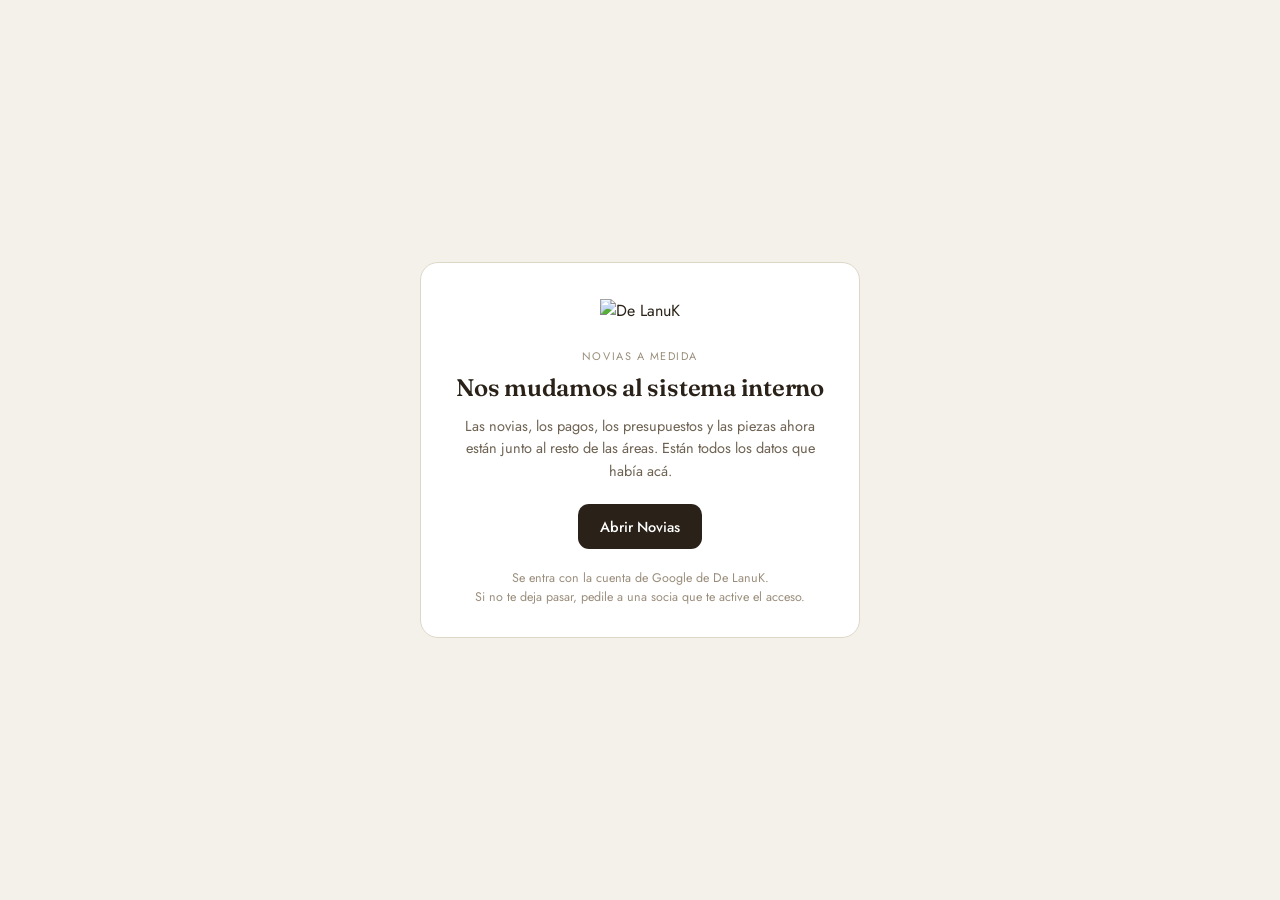
==== index.html @ 7d5f01f4 "Novias se mudó al sistema interno: cartel con el link nuevo; páginas originales en anterior/ Co-Auth" ====
<!DOCTYPE html>
<html lang="es">
<head>
<meta charset="UTF-8">
<meta name="viewport" content="width=device-width, initial-scale=1.0">
<meta name="robots" content="noindex">
<title>Novias · nos mudamos</title>
<link rel="preconnect" href="https://fonts.googleapis.com">
<link rel="preconnect" href="https://fonts.gstatic.com" crossorigin>
<link rel="stylesheet" href="https://fonts.googleapis.com/css2?family=Fraunces:opsz,wght@9..144,600&family=Jost:wght@400;500&display=swap">
<style>
*{box-sizing:border-box;margin:0;padding:0}
body{font-family:'Jost',-apple-system,BlinkMacSystemFont,'Segoe UI',sans-serif;background:#F4F1EA;color:#2A2218;min-height:100vh;display:flex;align-items:center;justify-content:center;padding:24px;-webkit-font-smoothing:antialiased}
.card{background:#fff;border:.5px solid #DED7C8;border-radius:18px;padding:36px 30px 30px;max-width:440px;width:100%;text-align:center}
img{height:24px;width:auto;margin-bottom:26px}
.lab{font-size:11px;letter-spacing:.14em;text-transform:uppercase;color:#9A8E7C;margin-bottom:10px}
h1{font-family:'Fraunces',Georgia,serif;font-size:24px;font-weight:600;letter-spacing:-.01em;line-height:1.2;margin-bottom:12px}
p{font-size:14.5px;line-height:1.55;color:#6E6353;margin-bottom:22px}
a.btn{display:inline-block;background:#2A2218;color:#fff;text-decoration:none;font-size:14.5px;font-weight:500;padding:12px 22px;border-radius:11px}
a.btn:hover{background:#3B3125}
.pie{font-size:12.5px;color:#9A8E7C;margin:20px 0 0;line-height:1.5}
</style>
</head>
<body>
  <div class="card">
    <img src="https://delanuk-calendarios.pages.dev/img/delanuk-wordmark.png" alt="De LanuK">
    <div class="lab">Novias a medida</div>
    <h1>Nos mudamos al sistema interno</h1>
    <p>Las novias, los pagos, los presupuestos y las piezas ahora están junto al resto de las áreas. Están todos los datos que había acá.</p>
    <a class="btn" href="https://delanuk-calendarios.pages.dev/novias/">Abrir Novias</a>
    <p class="pie">Se entra con la cuenta de Google de De LanuK.<br>Si no te deja pasar, pedile a una socia que te active el acceso.</p>
  </div>
<script>
// Limpia la versión guardada de la app anterior para que no vuelva a aparecer
if ('serviceWorker' in navigator) navigator.serviceWorker.getRegistrations().then(function (rs) { rs.forEach(function (r) { r.unregister(); }); }).catch(function () {});
if (window.caches) caches.keys().then(function (ks) { ks.forEach(function (k) { caches.delete(k); }); }).catch(function () {});
</script>
</body>
</html>
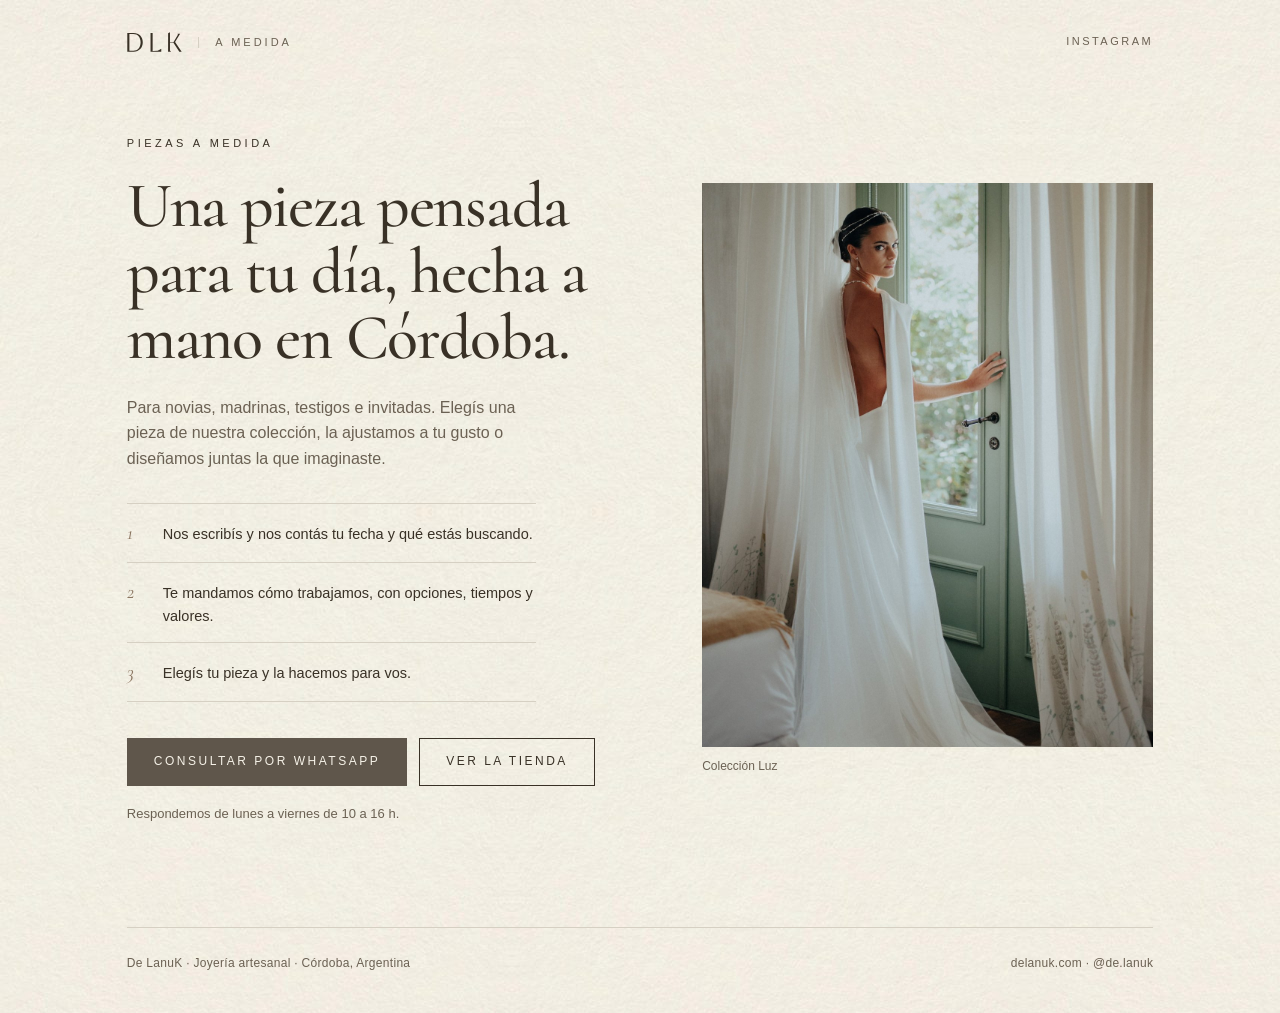
==== commit ab74c568: "Sitio de Piezas a medida (amedida.delanuk.com); se retiran los archivos de la app vieja Co-Authored-" ====
--- a/index.html
+++ b/index.html
@@ -1,39 +1,88 @@
-<!DOCTYPE html>
+<!doctype html>
 <html lang="es">
 <head>
-<meta charset="UTF-8">
-<meta name="viewport" content="width=device-width, initial-scale=1.0">
-<meta name="robots" content="noindex">
-<title>Novias · nos mudamos</title>
+<meta charset="utf-8">
+<meta name="viewport" content="width=device-width, initial-scale=1">
+<title>Piezas a medida · De LanuK</title>
+<meta name="description" content="Joyería artesanal a medida, hecha en Córdoba. Para novias, madrinas, testigos e invitadas. Escribinos y te contamos cómo trabajamos.">
+<meta property="og:title" content="Piezas a medida · De LanuK">
+<meta property="og:description" content="Joyería artesanal a medida, hecha en Córdoba. Escribinos y te contamos cómo trabajamos.">
+<meta property="og:type" content="website">
+<meta property="og:image" content="https://amedida.delanuk.com/portada/foto.jpg">
 <link rel="preconnect" href="https://fonts.googleapis.com">
 <link rel="preconnect" href="https://fonts.gstatic.com" crossorigin>
-<link rel="stylesheet" href="https://fonts.googleapis.com/css2?family=Fraunces:opsz,wght@9..144,600&family=Jost:wght@400;500&display=swap">
+<link rel="stylesheet" href="https://fonts.googleapis.com/css2?family=Cormorant:ital,wght@0,400;0,500;0,600;1,400&display=swap">
 <style>
-*{box-sizing:border-box;margin:0;padding:0}
-body{font-family:'Jost',-apple-system,BlinkMacSystemFont,'Segoe UI',sans-serif;background:#F4F1EA;color:#2A2218;min-height:100vh;display:flex;align-items:center;justify-content:center;padding:24px;-webkit-font-smoothing:antialiased}
-.card{background:#fff;border:.5px solid #DED7C8;border-radius:18px;padding:36px 30px 30px;max-width:440px;width:100%;text-align:center}
-img{height:24px;width:auto;margin-bottom:26px}
-.lab{font-size:11px;letter-spacing:.14em;text-transform:uppercase;color:#9A8E7C;margin-bottom:10px}
-h1{font-family:'Fraunces',Georgia,serif;font-size:24px;font-weight:600;letter-spacing:-.01em;line-height:1.2;margin-bottom:12px}
-p{font-size:14.5px;line-height:1.55;color:#6E6353;margin-bottom:22px}
-a.btn{display:inline-block;background:#2A2218;color:#fff;text-decoration:none;font-size:14.5px;font-weight:500;padding:12px 22px;border-radius:11px}
-a.btn:hover{background:#3B3125}
-.pie{font-size:12.5px;color:#9A8E7C;margin:20px 0 0;line-height:1.5}
+*{box-sizing:border-box}
+html,body{margin:0}
+body{background:#F1EDE2 url(portada/papel.jpg) repeat;background-size:1024px 1024px;color:#393126;font-family:'Helvetica Neue',Helvetica,Arial,sans-serif;font-weight:300;line-height:1.6;-webkit-font-smoothing:antialiased}
+a{color:inherit}
+.wrap{max-width:1180px;margin:0 auto;padding:0 clamp(24px,6vw,104px)}
+header{display:flex;align-items:center;justify-content:space-between;gap:16px;padding:32px 0}
+.marca{display:flex;align-items:center;gap:16px;text-decoration:none}
+.marca img{height:20px;width:auto;display:block}
+.marca span{font-size:11px;letter-spacing:3px;text-transform:uppercase;color:#6B6153;padding-left:16px;border-left:1px solid #D6D0C3;line-height:1}
+.ig{font-size:11px;letter-spacing:2.5px;text-transform:uppercase;color:#6B6153;text-decoration:none}
+.ig:hover{color:#393126}
+main{display:grid;grid-template-columns:minmax(0,1.05fr) minmax(0,.95fr);gap:clamp(32px,6vw,96px);align-items:center;padding:clamp(16px,4vw,56px) 0 clamp(56px,8vw,112px)}
+.kicker{font-size:11px;letter-spacing:3.5px;text-transform:uppercase;font-weight:500;margin:0 0 20px}
+h1{margin:0;font-family:Cormorant,Georgia,serif;font-weight:500;font-size:clamp(38px,5.2vw,64px);line-height:1.03;letter-spacing:-.02em;text-wrap:balance}
+.amp{font-family:Cormorant,Georgia,serif;font-weight:500;font-size:.82em}
+.bajada{margin:24px 0 0;font-size:16px;color:#6B6153;max-width:46ch;text-wrap:pretty}
+.pasos{list-style:none;margin:32px 0 0;padding:0;border-top:1px solid #D6D0C3;max-width:46ch}
+.pasos li{display:grid;grid-template-columns:36px minmax(0,1fr);align-items:baseline;padding:13px 0;border-bottom:1px solid #D6D0C3;font-size:14.5px}
+.pasos b{font-family:Cormorant,Georgia,serif;font-style:italic;font-weight:400;font-size:20px;color:#8A7560}
+.acciones{display:flex;flex-wrap:wrap;gap:12px;margin-top:36px}
+.btn{display:inline-flex;align-items:center;justify-content:center;min-height:48px;padding:0 26px;font-size:12px;letter-spacing:2.5px;text-transform:uppercase;font-weight:500;text-decoration:none;border:1px solid #393126;transition:background .2s,color .2s}
+.btn-1{background:#5F564B;border-color:#5F564B;color:#F6F2E8}
+.btn-1:hover{background:#393126;border-color:#393126}
+.btn-2:hover{background:#393126;color:#F6F2E8}
+.nota{margin:18px 0 0;font-size:13px;color:#6B6153}
+figure{margin:0}
+figure img{display:block;width:100%;height:auto;aspect-ratio:4/5;object-fit:cover;object-position:50% 30%}
+figcaption{margin-top:10px;font-size:12px;color:#6B6153}
+footer{border-top:1px solid #D6D0C3;padding:26px 0 40px;font-size:12px;letter-spacing:.3px;color:#6B6153;display:flex;flex-wrap:wrap;gap:8px 24px;justify-content:space-between}
+footer a{text-decoration:none}
+footer a:hover{color:#393126}
+@media (max-width:820px){
+  header{padding:22px 0}
+  main{grid-template-columns:1fr;padding-top:8px}
+  figure{order:2}
+  .acciones .btn{flex:1 1 100%}
+}
 </style>
 </head>
 <body>
-  <div class="card">
-    <img src="https://delanuk-calendarios.pages.dev/img/delanuk-wordmark.png" alt="De LanuK">
-    <div class="lab">Novias a medida</div>
-    <h1>Nos mudamos al sistema interno</h1>
-    <p>Las novias, los pagos, los presupuestos y las piezas ahora están junto al resto de las áreas. Están todos los datos que había acá.</p>
-    <a class="btn" href="https://delanuk-calendarios.pages.dev/novias/">Abrir Novias</a>
-    <p class="pie">Se entra con la cuenta de Google de De LanuK.<br>Si no te deja pasar, pedile a una socia que te active el acceso.</p>
+<div class="wrap">
+<header>
+  <a class="marca" href="https://delanuk.com/?utm_source=amedida&utm_medium=referral" aria-label="De LanuK, ir a la tienda"><img src="portada/dlk.svg" alt="DLK"><span>A medida</span></a>
+  <a class="ig" href="https://instagram.com/de.lanuk">Instagram</a>
+</header>
+<main>
+  <div>
+    <p class="kicker">Piezas a medida</p>
+    <h1>Una pieza pensada para tu día, hecha a mano en Córdoba.</h1>
+    <p class="bajada">Para novias, madrinas, testigos e invitadas. Elegís una pieza de nuestra colección, la ajustamos a tu gusto o diseñamos juntas la que imaginaste.</p>
+    <ol class="pasos">
+      <li><b>1</b><span>Nos escribís y nos contás tu fecha y qué estás buscando.</span></li>
+      <li><b>2</b><span>Te mandamos cómo trabajamos, con opciones, tiempos y valores.</span></li>
+      <li><b>3</b><span>Elegís tu pieza y la hacemos para vos.</span></li>
+    </ol>
+    <div class="acciones">
+      <a class="btn btn-1" href="https://wa.me/5493518131088?text=Hola%21%20Quiero%20saber%20c%C3%B3mo%20trabajan%20las%20piezas%20a%20medida.%20Mi%20fecha%20es%20el%20(fecha)%20y%20busco%20(pieza).">Consultar por WhatsApp</a>
+      <a class="btn btn-2" href="https://delanuk.com/?utm_source=amedida&utm_medium=referral">Ver la tienda</a>
+    </div>
+    <p class="nota">Respondemos de lunes a viernes de 10 a 16 h.</p>
   </div>
-<script>
-// Limpia la versión guardada de la app anterior para que no vuelva a aparecer
-if ('serviceWorker' in navigator) navigator.serviceWorker.getRegistrations().then(function (rs) { rs.forEach(function (r) { r.unregister(); }); }).catch(function () {});
-if (window.caches) caches.keys().then(function (ks) { ks.forEach(function (k) { caches.delete(k); }); }).catch(function () {});
-</script>
+  <figure>
+    <img src="portada/foto.jpg" alt="Novia de espaldas con tocado de perlas y aros, mirando a cámara" width="900" height="1125">
+    <figcaption>Colección Luz</figcaption>
+  </figure>
+</main>
+<footer>
+  <span>De LanuK · Joyería artesanal · Córdoba, Argentina</span>
+  <span><a href="https://delanuk.com/?utm_source=amedida&utm_medium=referral">delanuk.com</a> · <a href="https://instagram.com/de.lanuk">@de.lanuk</a></span>
+</footer>
+</div>
 </body>
 </html>
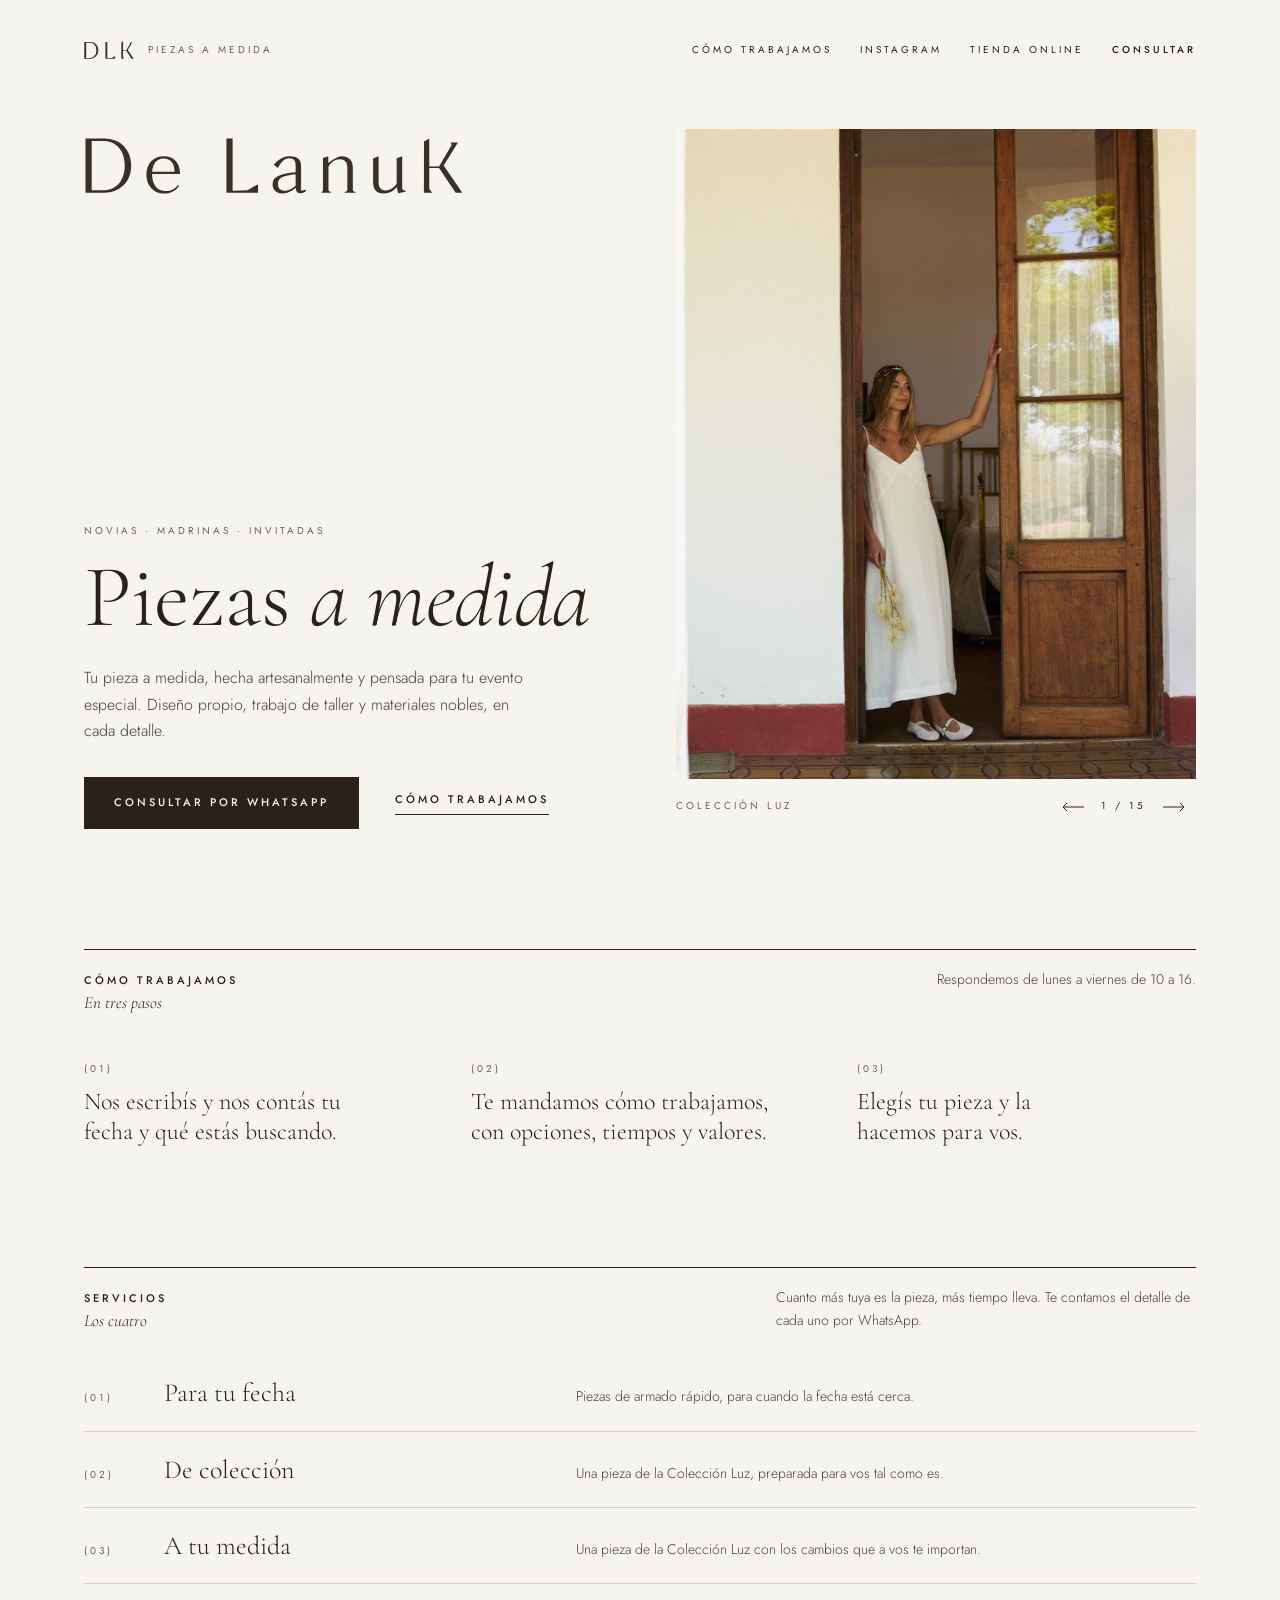
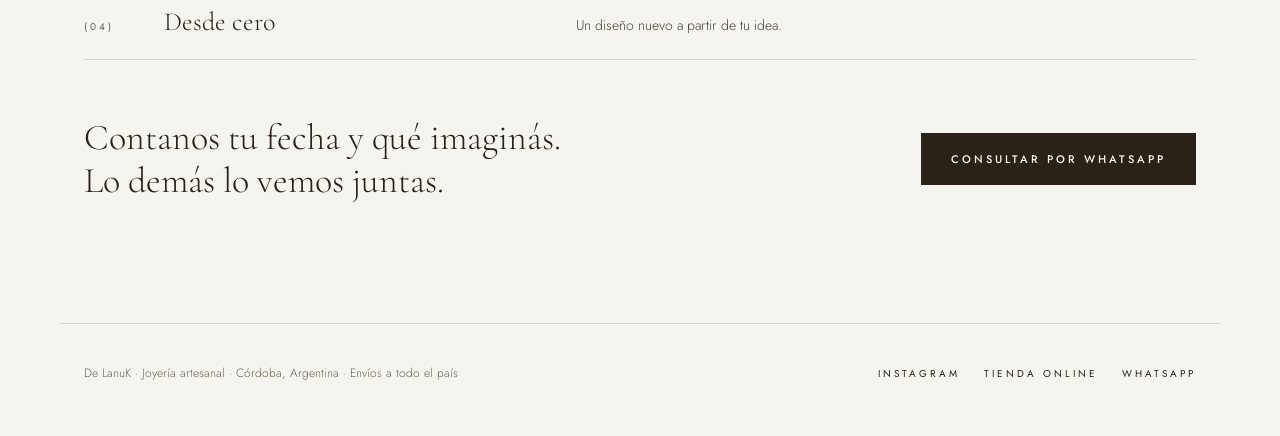
==== commit 998b6d3b: "Portada pública con el diseño editorial nuevo y fotos de la Colección Luz que van pasando Co-Authore" ====
--- a/index.html
+++ b/index.html
@@ -1,5 +1,5 @@
 <!doctype html>
-<html lang="es">
+<html lang="es" data-pagina="portada">
 <head>
 <meta charset="utf-8">
 <meta name="viewport" content="width=device-width, initial-scale=1">
@@ -8,81 +8,210 @@
 <meta property="og:title" content="Piezas a medida · De LanuK">
 <meta property="og:description" content="Joyería artesanal a medida, hecha en Córdoba. Escribinos y te contamos cómo trabajamos.">
 <meta property="og:type" content="website">
-<meta property="og:image" content="https://amedida.delanuk.com/portada/foto.jpg">
+<meta property="og:site_name" content="De LanuK">
+<meta property="og:locale" content="es_AR">
+<meta property="og:url" content="https://amedida.delanuk.com/">
+<meta property="og:image" content="https://amedida.delanuk.com/v-yjnsfsrre/img/og.jpg">
+<meta property="og:image:width" content="1200">
+<meta property="og:image:height" content="630">
+<meta name="twitter:card" content="summary_large_image">
+<meta name="theme-color" content="#F6F4EE">
+<link rel="icon" type="image/svg+xml" href="/portada/dlk.svg">
 <link rel="preconnect" href="https://fonts.googleapis.com">
 <link rel="preconnect" href="https://fonts.gstatic.com" crossorigin>
-<link rel="stylesheet" href="https://fonts.googleapis.com/css2?family=Cormorant:ital,wght@0,400;0,500;0,600;1,400&display=swap">
+<link rel="stylesheet" href="https://fonts.googleapis.com/css2?family=Cormorant+Garamond:ital,wght@0,300;0,400;0,500;1,300;1,400&amp;family=Jost:wght@300;400;500&amp;display=swap">
+<link rel="preload" as="image" href="portada/puerta.jpg">
 <style>
 *{box-sizing:border-box}
-html,body{margin:0}
-body{background:#F1EDE2 url(portada/papel.jpg) repeat;background-size:1024px 1024px;color:#393126;font-family:'Helvetica Neue',Helvetica,Arial,sans-serif;font-weight:300;line-height:1.6;-webkit-font-smoothing:antialiased}
-a{color:inherit}
-.wrap{max-width:1180px;margin:0 auto;padding:0 clamp(24px,6vw,104px)}
-header{display:flex;align-items:center;justify-content:space-between;gap:16px;padding:32px 0}
-.marca{display:flex;align-items:center;gap:16px;text-decoration:none}
-.marca img{height:20px;width:auto;display:block}
-.marca span{font-size:11px;letter-spacing:3px;text-transform:uppercase;color:#6B6153;padding-left:16px;border-left:1px solid #D6D0C3;line-height:1}
-.ig{font-size:11px;letter-spacing:2.5px;text-transform:uppercase;color:#6B6153;text-decoration:none}
-.ig:hover{color:#393126}
-main{display:grid;grid-template-columns:minmax(0,1.05fr) minmax(0,.95fr);gap:clamp(32px,6vw,96px);align-items:center;padding:clamp(16px,4vw,56px) 0 clamp(56px,8vw,112px)}
-.kicker{font-size:11px;letter-spacing:3.5px;text-transform:uppercase;font-weight:500;margin:0 0 20px}
-h1{margin:0;font-family:Cormorant,Georgia,serif;font-weight:500;font-size:clamp(38px,5.2vw,64px);line-height:1.03;letter-spacing:-.02em;text-wrap:balance}
-.amp{font-family:Cormorant,Georgia,serif;font-weight:500;font-size:.82em}
-.bajada{margin:24px 0 0;font-size:16px;color:#6B6153;max-width:46ch;text-wrap:pretty}
-.pasos{list-style:none;margin:32px 0 0;padding:0;border-top:1px solid #D6D0C3;max-width:46ch}
-.pasos li{display:grid;grid-template-columns:36px minmax(0,1fr);align-items:baseline;padding:13px 0;border-bottom:1px solid #D6D0C3;font-size:14.5px}
-.pasos b{font-family:Cormorant,Georgia,serif;font-style:italic;font-weight:400;font-size:20px;color:#8A7560}
-.acciones{display:flex;flex-wrap:wrap;gap:12px;margin-top:36px}
-.btn{display:inline-flex;align-items:center;justify-content:center;min-height:48px;padding:0 26px;font-size:12px;letter-spacing:2.5px;text-transform:uppercase;font-weight:500;text-decoration:none;border:1px solid #393126;transition:background .2s,color .2s}
-.btn-1{background:#5F564B;border-color:#5F564B;color:#F6F2E8}
-.btn-1:hover{background:#393126;border-color:#393126}
-.btn-2:hover{background:#393126;color:#F6F2E8}
-.nota{margin:18px 0 0;font-size:13px;color:#6B6153}
-figure{margin:0}
-figure img{display:block;width:100%;height:auto;aspect-ratio:4/5;object-fit:cover;object-position:50% 30%}
-figcaption{margin-top:10px;font-size:12px;color:#6B6153}
-footer{border-top:1px solid #D6D0C3;padding:26px 0 40px;font-size:12px;letter-spacing:.3px;color:#6B6153;display:flex;flex-wrap:wrap;gap:8px 24px;justify-content:space-between}
-footer a{text-decoration:none}
-footer a:hover{color:#393126}
-@media (max-width:820px){
-  header{padding:22px 0}
-  main{grid-template-columns:1fr;padding-top:8px}
-  figure{order:2}
-  .acciones .btn{flex:1 1 100%}
-}
+body{margin:0;background:#F6F4EE;color:#2A2218;font-family:'Jost',Helvetica,Arial,sans-serif;font-weight:300;font-size:15px;line-height:1.65;-webkit-font-smoothing:antialiased}
+a{color:#2A2218;text-decoration:none}
+a:hover{color:#5E6440}
+.w{max-width:1160px;margin:0 auto;padding-left:24px;padding-right:24px}
+.et{font-size:10px;letter-spacing:3px;text-transform:uppercase;color:#6B6357;font-weight:400}
+.lk{border-bottom:1px solid #2A2218;padding-bottom:5px}
+.lk:hover{border-bottom-color:#5E6440}
+.bt{display:inline-flex;align-items:center;justify-content:center;min-height:52px;padding:0 30px;background:#2A2218;color:#F6F4EE;font-size:11px;letter-spacing:3px;text-transform:uppercase;font-weight:500}
+.bt:hover{background:#464C2E;color:#F6F4EE}
+.ph{display:block;width:100%;height:100%;object-fit:cover;transition:opacity .45s ease}
+.ph.out{opacity:0}
+.fl{width:44px;height:44px;border:0;background:transparent;color:#2A2218;cursor:pointer;display:flex;align-items:center;justify-content:center;padding:0}
+button:focus-visible,a:focus-visible{outline:1px solid #2A2218;outline-offset:3px}
+header{display:flex;flex-wrap:wrap;align-items:center;justify-content:space-between;gap:16px 32px;padding-top:28px}
+nav{display:flex;flex-wrap:wrap;gap:4px 28px;font-size:10px;letter-spacing:3px;text-transform:uppercase;font-weight:400}
+nav a{padding:14px 0}
+.hero{display:grid;grid-template-columns:repeat(auto-fit,minmax(min(320px,100%),1fr));gap:40px 64px;align-items:stretch;padding-top:56px}
+.txt{display:flex;flex-direction:column;justify-content:space-between;gap:48px}
+.logo{display:block;width:clamp(220px,30vw,380px);max-width:100%;height:auto;margin-top:8px}
+h1{margin:14px 0 0;font-family:'Cormorant Garamond',Georgia,serif;font-weight:300;font-size:clamp(46px,7vw,88px);line-height:1;letter-spacing:-.01em;text-wrap:balance}
+h1 em{font-style:italic}
+.bajada{margin:24px 0 0;max-width:440px;font-size:16px;color:#4A4136;text-wrap:pretty}
+.acc{display:flex;flex-wrap:wrap;align-items:center;gap:18px 36px;margin-top:32px}
+.sec{display:inline-flex;align-items:center;min-height:44px;font-size:11px;letter-spacing:3px;text-transform:uppercase;font-weight:500}
+.foto{width:100%;max-width:520px;justify-self:end}
+.marco{aspect-ratio:4/5;overflow:hidden;background:#E7E1D0}
+.ctrl{display:flex;align-items:center;justify-content:flex-end;gap:6px;padding-top:6px}
+.ctrl .et{margin-right:auto}
+.ctrl .n{font-size:10px;letter-spacing:3px;font-weight:400}
+section.b{padding-top:120px}
+.cab{display:flex;flex-wrap:wrap;justify-content:space-between;align-items:baseline;gap:12px 40px;border-top:1px solid #2A2218;padding-top:18px}
+.cab .t{font-size:11px;letter-spacing:3px;text-transform:uppercase;font-weight:500}
+.cab .s{font-family:'Cormorant Garamond',Georgia,serif;font-style:italic;font-size:17px}
+.cab p{margin:0;max-width:420px;font-size:14px;color:#4A4136}
+.pasos{display:grid;grid-template-columns:repeat(auto-fit,minmax(min(240px,100%),1fr));gap:36px 48px;padding-top:44px}
+.pasos .n,.serv .n{font-size:10px;letter-spacing:3px;color:#6B6357;font-weight:400}
+.pasos p{margin:10px 0 0;font-family:'Cormorant Garamond',Georgia,serif;font-size:24px;line-height:1.25;text-wrap:balance}
+.serv{padding-top:20px}
+.serv div{display:grid;grid-template-columns:56px minmax(0,1fr) minmax(0,1.6fr);gap:6px 24px;align-items:baseline;padding:22px 0;border-bottom:1px solid #D8D1BE}
+.serv .nom{font-family:'Cormorant Garamond',Georgia,serif;font-size:26px;line-height:1.2}
+.serv .d{font-size:14px;color:#4A4136}
+.cierre{display:flex;flex-wrap:wrap;align-items:center;justify-content:space-between;gap:24px 48px;padding-top:56px}
+.cierre p{margin:0;max-width:520px;font-family:'Cormorant Garamond',Georgia,serif;font-size:clamp(26px,3.4vw,36px);line-height:1.2;text-wrap:balance}
+footer.w{margin-top:120px;border-top:1px solid #D8D1BE;padding-top:28px;padding-bottom:40px;display:flex;flex-wrap:wrap;align-items:center;justify-content:space-between;gap:16px 32px;font-size:12px;color:#6B6357}
+footer nav{gap:4px 24px}
+@media (max-width:640px){.serv div{grid-template-columns:44px minmax(0,1fr)}.serv .d{grid-column:2}section.b{padding-top:88px}.foto{justify-self:stretch;max-width:none;order:-1}.hero{padding-top:20px}}
+@media (prefers-reduced-motion:reduce){.ph{transition:none}}
 </style>
 </head>
 <body>
-<div class="wrap">
-<header>
-  <a class="marca" href="https://delanuk.com/?utm_source=amedida&utm_medium=referral" aria-label="De LanuK, ir a la tienda"><img src="portada/dlk.svg" alt="DLK"><span>A medida</span></a>
-  <a class="ig" href="https://instagram.com/de.lanuk">Instagram</a>
+<header class="w">
+<a href="/" style="display:flex;align-items:center;gap:14px;min-height:44px"><img src="portada/dlk.svg" alt="DLK" style="height:18px;width:auto;display:block"><span class="et">Piezas a medida</span></a>
+<nav>
+<a href="#como">Cómo trabajamos</a>
+<a href="https://instagram.com/de.lanuk" target="_blank" rel="noopener">Instagram</a>
+<a href="https://delanuk.com/?utm_source=amedida&amp;utm_medium=referral" target="_blank" rel="noopener">Tienda online</a>
+<a href="https://wa.me/5493518131088?text=Hola%21%20Quiero%20saber%20c%C3%B3mo%20trabajan%20las%20piezas%20a%20medida.%20Mi%20fecha%20es%20el%20(fecha)%20y%20busco%20(pieza)." target="_blank" rel="noopener" style="font-weight:500">Consultar</a>
+</nav>
 </header>
+
 <main>
-  <div>
-    <p class="kicker">Piezas a medida</p>
-    <h1>Una pieza pensada para tu día, hecha a mano en Córdoba.</h1>
-    <p class="bajada">Para novias, madrinas, testigos e invitadas. Elegís una pieza de nuestra colección, la ajustamos a tu gusto o diseñamos juntas la que imaginaste.</p>
-    <ol class="pasos">
-      <li><b>1</b><span>Nos escribís y nos contás tu fecha y qué estás buscando.</span></li>
-      <li><b>2</b><span>Te mandamos cómo trabajamos, con opciones, tiempos y valores.</span></li>
-      <li><b>3</b><span>Elegís tu pieza y la hacemos para vos.</span></li>
-    </ol>
-    <div class="acciones">
-      <a class="btn btn-1" href="https://wa.me/5493518131088?text=Hola%21%20Quiero%20saber%20c%C3%B3mo%20trabajan%20las%20piezas%20a%20medida.%20Mi%20fecha%20es%20el%20(fecha)%20y%20busco%20(pieza).">Consultar por WhatsApp</a>
-      <a class="btn btn-2" href="https://delanuk.com/?utm_source=amedida&utm_medium=referral">Ver la tienda</a>
-    </div>
-    <p class="nota">Respondemos de lunes a viernes de 10 a 16 h.</p>
-  </div>
-  <figure>
-    <img src="portada/foto.jpg" alt="Novia de espaldas con tocado de perlas y aros, mirando a cámara" width="900" height="1125">
-    <figcaption>Colección Luz</figcaption>
-  </figure>
+<section id="inicio" class="w hero" data-auto="4500" data-gal="[[{&quot;src&quot;:&quot;portada/puerta.jpg&quot;,&quot;alt&quot;:&quot;Novia con vincha de perlas en la puerta de una casona&quot;}],[{&quot;src&quot;:&quot;portada/vincha.jpg&quot;,&quot;alt&quot;:&quot;Vincha de perlas y aro de perla&quot;}],[{&quot;src&quot;:&quot;portada/choker.jpg&quot;,&quot;alt&quot;:&quot;Choker con sol dorado y aro con perla&quot;}],[{&quot;src&quot;:&quot;portada/espalda.jpg&quot;,&quot;alt&quot;:&quot;Collar de espalda con perlas&quot;}],[{&quot;src&quot;:&quot;portada/aro.jpg&quot;,&quot;alt&quot;:&quot;Aro dorado con perlas&quot;}],[{&quot;src&quot;:&quot;portada/constelacion.jpg&quot;,&quot;alt&quot;:&quot;Collar de perlas de dos vueltas con broche dorado&quot;}],[{&quot;src&quot;:&quot;portada/peineta.jpg&quot;,&quot;alt&quot;:&quot;Peineta dorada en un rodete&quot;}],[{&quot;src&quot;:&quot;portada/aros.jpg&quot;,&quot;alt&quot;:&quot;Aros dorados con perlas&quot;}],[{&quot;src&quot;:&quot;portada/rosario.jpg&quot;,&quot;alt&quot;:&quot;Rosario de perlas sobre un vestido blanco&quot;}],[{&quot;src&quot;:&quot;portada/perfil.jpg&quot;,&quot;alt&quot;:&quot;Peineta dorada y aro largo de perlas&quot;}],[{&quot;src&quot;:&quot;portada/estela.jpg&quot;,&quot;alt&quot;:&quot;Aro dorado con perla, de perfil&quot;}],[{&quot;src&quot;:&quot;portada/brazalete.jpg&quot;,&quot;alt&quot;:&quot;Peineta, aro largo y brazalete con perlas&quot;}],[{&quot;src&quot;:&quot;portada/pulsera.jpg&quot;,&quot;alt&quot;:&quot;Pulsera de perlas con cruz y una cala&quot;}],[{&quot;src&quot;:&quot;portada/vela.jpg&quot;,&quot;alt&quot;:&quot;Choker de gasa con sol dorado&quot;}],[{&quot;src&quot;:&quot;portada/ventana.jpg&quot;,&quot;alt&quot;:&quot;Novia a contraluz en una ventana con rejas&quot;}]]">
+<div class="txt">
+<img class="logo" src="portada/delanuk.svg" alt="De LanuK">
+<div>
+<div class="et">Novias · Madrinas · Invitadas</div>
+<h1>Piezas <em>a medida</em></h1>
+<p class="bajada">Tu pieza a medida, hecha artesanalmente y pensada para tu evento especial. Diseño propio, trabajo de taller y materiales nobles, en cada detalle.</p>
+<div class="acc">
+<a class="bt" href="https://wa.me/5493518131088?text=Hola%21%20Quiero%20saber%20c%C3%B3mo%20trabajan%20las%20piezas%20a%20medida.%20Mi%20fecha%20es%20el%20(fecha)%20y%20busco%20(pieza)." target="_blank" rel="noopener">Consultar por WhatsApp</a>
+<a class="sec" href="#como"><span class="lk">Cómo trabajamos</span></a>
+</div>
+</div>
+</div>
+<div class="foto">
+<div class="marco"><img class="ph" data-slot="0" src="portada/puerta.jpg" alt="Novia con vincha de perlas en la puerta de una casona" width="1200" height="1500" fetchpriority="high"></div>
+<div class="ctrl">
+<span class="et">Colección Luz</span>
+<button type="button" class="fl" data-dir="-1" aria-label="Foto anterior"><svg aria-hidden="true" width="22" height="10" viewBox="0 0 22 10" fill="none" stroke="currentColor" stroke-width="1"><path d="M22 5H1M5 1 1 5l4 4"></path></svg></button>
+<span class="n" data-cuenta>1 / 15</span>
+<button type="button" class="fl" data-dir="1" aria-label="Foto siguiente"><svg aria-hidden="true" width="22" height="10" viewBox="0 0 22 10" fill="none" stroke="currentColor" stroke-width="1"><path d="M0 5h21M17 1l4 4-4 4"></path></svg></button>
+</div>
+</div>
+</section>
+
+<section id="como" class="w b">
+<div class="cab"><div><div class="t">Cómo trabajamos</div><div class="s">En tres pasos</div></div><p>Respondemos de lunes a viernes de 10 a 16.</p></div>
+<div class="pasos">
+<div><div class="n">(01)</div><p>Nos escribís y nos contás tu fecha y qué estás buscando.</p></div>
+<div><div class="n">(02)</div><p>Te mandamos cómo trabajamos, con opciones, tiempos y valores.</p></div>
+<div><div class="n">(03)</div><p>Elegís tu pieza y la hacemos para vos.</p></div>
+</div>
+</section>
+
+<section id="servicios" class="w b">
+<div class="cab"><div><div class="t">Servicios</div><div class="s">Los cuatro</div></div><p>Cuanto más tuya es la pieza, más tiempo lleva. Te contamos el detalle de cada uno por WhatsApp.</p></div>
+<div class="serv">
+<div><span class="n">(01)</span><span class="nom">Para tu fecha</span><span class="d">Piezas de armado rápido, para cuando la fecha está cerca.</span></div>
+<div><span class="n">(02)</span><span class="nom">De colección</span><span class="d">Una pieza de la Colección Luz, preparada para vos tal como es.</span></div>
+<div><span class="n">(03)</span><span class="nom">A tu medida</span><span class="d">Una pieza de la Colección Luz con los cambios que a vos te importan.</span></div>
+<div><span class="n">(04)</span><span class="nom">Desde cero</span><span class="d">Un diseño nuevo a partir de tu idea.</span></div>
+</div>
+<div class="cierre">
+<p>Contanos tu fecha y qué imaginás. Lo demás lo vemos juntas.</p>
+<a class="bt" href="https://wa.me/5493518131088?text=Hola%21%20Quiero%20saber%20c%C3%B3mo%20trabajan%20las%20piezas%20a%20medida.%20Mi%20fecha%20es%20el%20(fecha)%20y%20busco%20(pieza)." target="_blank" rel="noopener">Consultar por WhatsApp</a>
+</div>
+</section>
 </main>
-<footer>
-  <span>De LanuK · Joyería artesanal · Córdoba, Argentina</span>
-  <span><a href="https://delanuk.com/?utm_source=amedida&utm_medium=referral">delanuk.com</a> · <a href="https://instagram.com/de.lanuk">@de.lanuk</a></span>
+
+<footer class="w">
+<span>De LanuK · Joyería artesanal · Córdoba, Argentina · Envíos a todo el país</span>
+<nav>
+<a href="https://instagram.com/de.lanuk" target="_blank" rel="noopener">Instagram</a>
+<a href="https://delanuk.com/?utm_source=amedida&amp;utm_medium=referral" target="_blank" rel="noopener">Tienda online</a>
+<a href="https://wa.me/5493518131088?text=Hola%21%20Quiero%20saber%20c%C3%B3mo%20trabajan%20las%20piezas%20a%20medida.%20Mi%20fecha%20es%20el%20(fecha)%20y%20busco%20(pieza)." target="_blank" rel="noopener">WhatsApp</a>
+</nav>
 </footer>
-</div>
+<script>
+/* Galerías de fotos: flechas para pasar; la de arriba además avanza sola. */
+(function () {
+  var quieto = window.matchMedia && matchMedia('(prefers-reduced-motion: reduce)').matches;
+  Array.prototype.forEach.call(document.querySelectorAll('[data-gal]'), function (g) {
+    var fr; try { fr = JSON.parse(g.getAttribute('data-gal')); } catch (e) { return; }
+    if (!fr || fr.length < 2) return;
+    var i = 0, reloj = null;
+    var cuenta = g.querySelector('[data-cuenta]');
+    function precargar(n) { fr[(n + fr.length) % fr.length].forEach(function (f) { var im = new Image(); im.src = f.src; }); }
+    function ir(n) {
+      i = (n + fr.length) % fr.length;
+      Array.prototype.forEach.call(g.querySelectorAll('img[data-slot]'), function (img) {
+        var s = img.getAttribute('data-slot'), d = fr[i][+s]; if (!d) return;
+        var cap = g.querySelector('[data-cap="' + s + '"]');
+        function poner() {
+          var listo = false;
+          function mostrar() { if (listo) return; listo = true; img.classList.remove('out'); }
+          img.onload = mostrar; img.onerror = mostrar; setTimeout(mostrar, 1500);
+          img.removeAttribute('loading'); img.src = d.src; img.alt = d.alt;
+          if (cap && d.cap) cap.textContent = d.cap;
+          if (img.complete) mostrar();
+        }
+        if (quieto) { poner(); return; }
+        img.classList.add('out'); setTimeout(poner, 260);
+      });
+      if (cuenta) cuenta.textContent = (i + 1) + ' / ' + fr.length;
+      precargar(i + 1);
+    }
+    Array.prototype.forEach.call(g.querySelectorAll('[data-dir]'), function (b) {
+      b.addEventListener('click', function () {
+        if (reloj) { clearInterval(reloj); reloj = null; }
+        ir(i + (+b.getAttribute('data-dir')));
+      });
+    });
+    var cada = +g.getAttribute('data-auto');
+    if (cada && !quieto) {
+      precargar(1);
+      reloj = setInterval(function () {
+        if (document.hidden) return;
+        var img = g.querySelector('img[data-slot]'); if (!img) return;
+        var r = img.getBoundingClientRect();
+        if (r.bottom < 0 || r.top > innerHeight) return;
+        ir(i + 1);
+      }, cada);
+    }
+  });
+})();
+/* Medición propia: avisa visitas y clics al sistema interno. No guarda nada de quien entra (ni IP, ni dispositivo, ni cookies). */
+(function () {
+  if (location.hostname !== 'amedida.delanuk.com') return;
+  var U = 'https://delanuk-calendarios.pages.dev/api/ev', P = document.documentElement.getAttribute('data-pagina') || 'inicio';
+  function ev(t, d) {
+    try {
+      var b = t + '|' + P + '|' + String(d || '').replace(/\|/g, ' ').slice(0, 100);
+      if (navigator.sendBeacon) navigator.sendBeacon(U, b); else fetch(U, { method: 'POST', body: b, keepalive: true });
+    } catch (e) {}
+  }
+  try { if (!sessionStorage.getItem('dlk-v-' + P)) { sessionStorage.setItem('dlk-v-' + P, '1'); ev('visita'); } } catch (e) { ev('visita'); }
+  document.addEventListener('click', function (e) {
+    var a = e.target && e.target.closest ? e.target.closest('a') : null; if (!a) return;
+    var h = a.getAttribute('href') || '';
+    if (h.indexOf('wa.me') > -1) {
+      var d = a.getAttribute('data-ev');
+      if (!d && a.hasAttribute('data-pid') && a.children[1]) d = a.children[1].textContent;
+      if (!d) { var s = a.closest('section[id], header, footer'); d = s ? (s.id || (s.tagName === 'HEADER' ? 'cabecera' : 'pie')) : P; }
+      ev('whatsapp', d);
+    } else if (h.indexOf('calendly') > -1) ev('cita');
+    else if (/catalogo\/?$/.test(h)) ev('catalogo');
+    else if (h.indexOf('delanuk.com') > -1 && h.indexOf('amedida') < 0) ev('tienda');
+  }, true);
+})();
+</script>
 </body>
 </html>
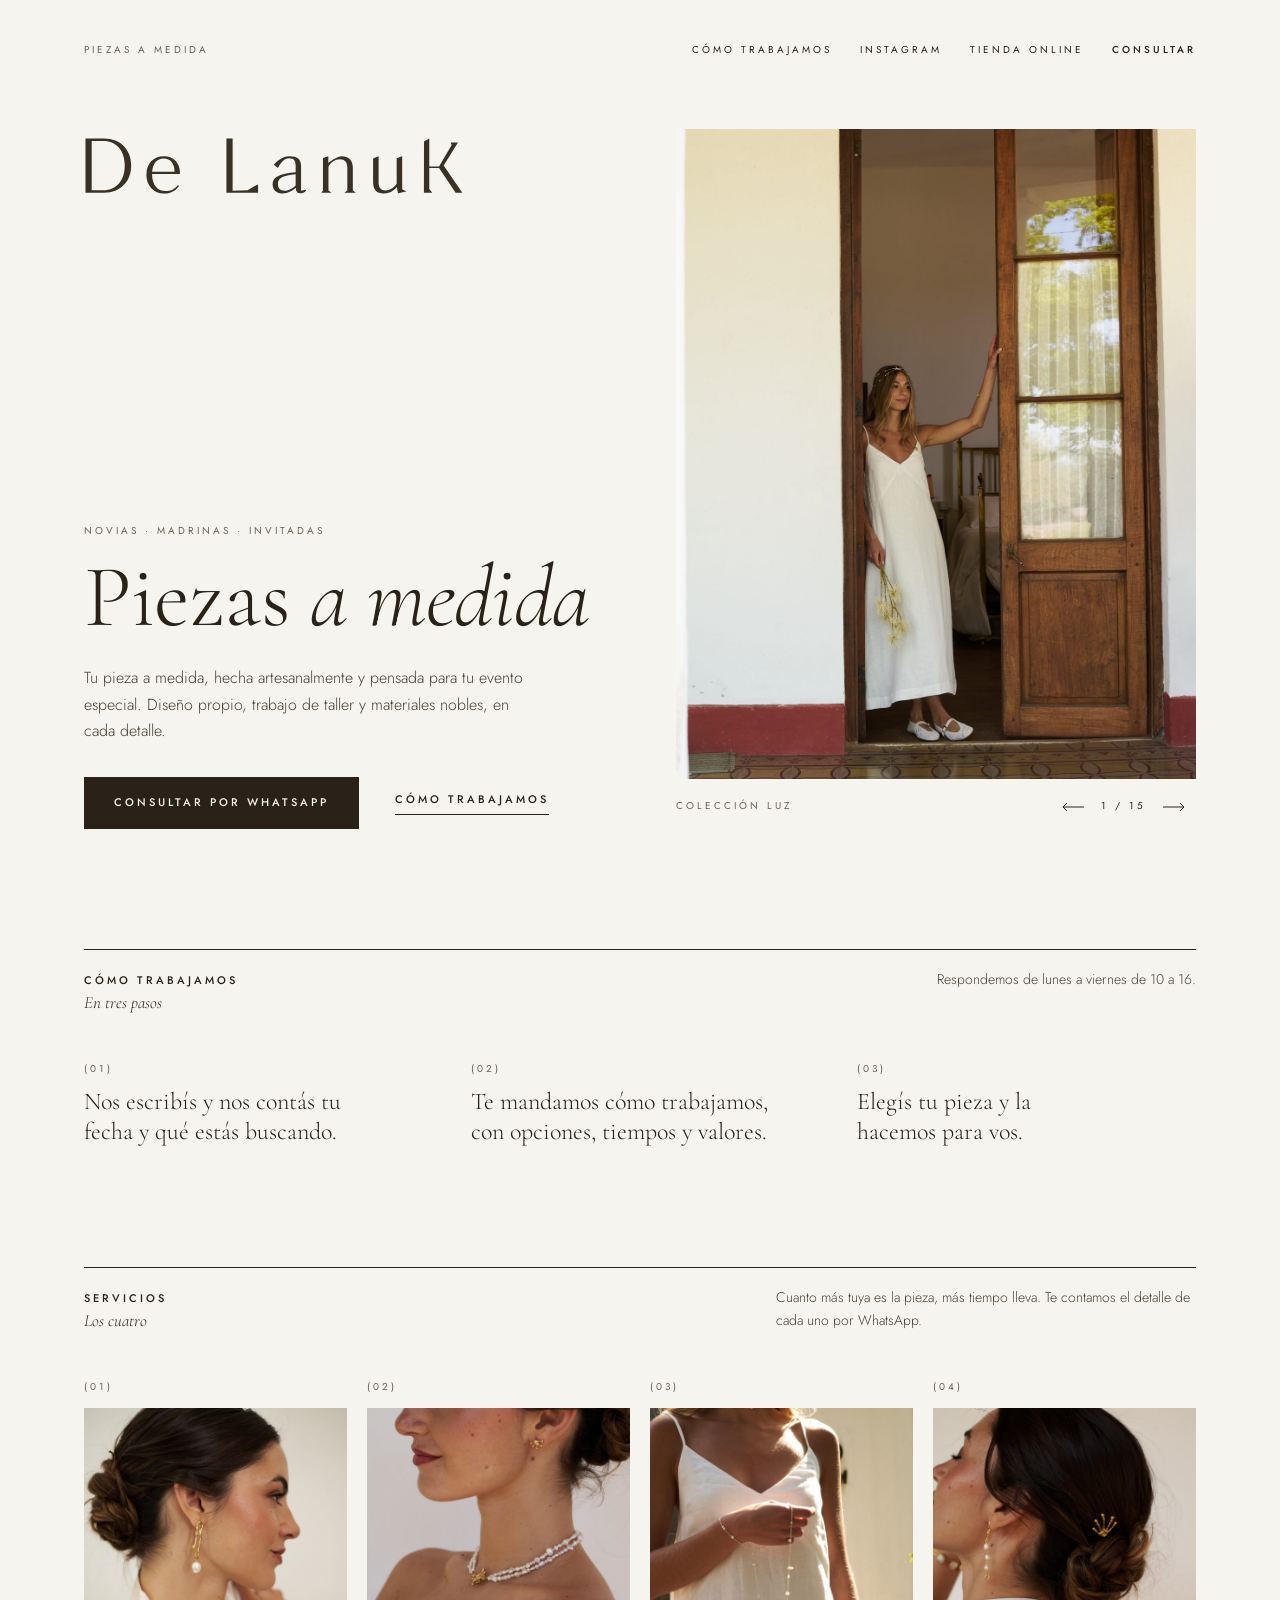
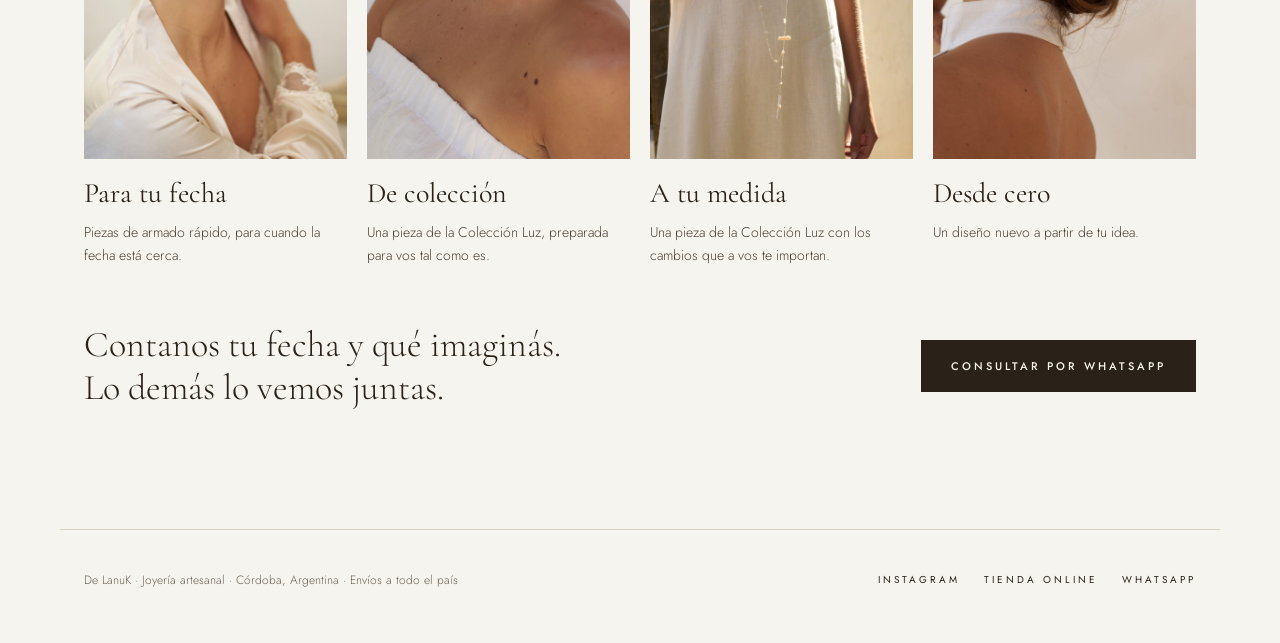
==== commit 7ea9d1f3: "A medida: sin logo DLK arriba (queda solo Piezas a medida) y fotos que van pasando en los cuatro ser" ====
--- a/index.html
+++ b/index.html
@@ -60,21 +60,24 @@
 .pasos{display:grid;grid-template-columns:repeat(auto-fit,minmax(min(240px,100%),1fr));gap:36px 48px;padding-top:44px}
 .pasos .n,.serv .n{font-size:10px;letter-spacing:3px;color:#6B6357;font-weight:400}
 .pasos p{margin:10px 0 0;font-family:'Cormorant Garamond',Georgia,serif;font-size:24px;line-height:1.25;text-wrap:balance}
-.serv{padding-top:20px}
-.serv div{display:grid;grid-template-columns:56px minmax(0,1fr) minmax(0,1.6fr);gap:6px 24px;align-items:baseline;padding:22px 0;border-bottom:1px solid #D8D1BE}
-.serv .nom{font-family:'Cormorant Garamond',Georgia,serif;font-size:26px;line-height:1.2}
-.serv .d{font-size:14px;color:#4A4136}
+.serv{display:grid;grid-template-columns:repeat(4,minmax(0,1fr));gap:48px 20px;padding-top:44px}
+.serv article{display:flex;flex-direction:column;gap:12px}
+.serv .mf{aspect-ratio:3/4;overflow:hidden;background:#E7E1D0}
+.serv .nom{margin:6px 0 0;font-family:'Cormorant Garamond',Georgia,serif;font-weight:400;font-size:28px;line-height:1.15}
+.serv .d{margin:0;font-size:14px;color:#4A4136}
+@media (max-width:1000px){.serv{grid-template-columns:repeat(2,minmax(0,1fr))}}
+@media (max-width:520px){.serv{grid-template-columns:1fr}}
 .cierre{display:flex;flex-wrap:wrap;align-items:center;justify-content:space-between;gap:24px 48px;padding-top:56px}
 .cierre p{margin:0;max-width:520px;font-family:'Cormorant Garamond',Georgia,serif;font-size:clamp(26px,3.4vw,36px);line-height:1.2;text-wrap:balance}
 footer.w{margin-top:120px;border-top:1px solid #D8D1BE;padding-top:28px;padding-bottom:40px;display:flex;flex-wrap:wrap;align-items:center;justify-content:space-between;gap:16px 32px;font-size:12px;color:#6B6357}
 footer nav{gap:4px 24px}
-@media (max-width:640px){.serv div{grid-template-columns:44px minmax(0,1fr)}.serv .d{grid-column:2}section.b{padding-top:88px}.foto{justify-self:stretch;max-width:none;order:-1}.hero{padding-top:20px}}
+@media (max-width:640px){section.b{padding-top:88px}.foto{justify-self:stretch;max-width:none;order:-1}.hero{padding-top:20px}}
 @media (prefers-reduced-motion:reduce){.ph{transition:none}}
 </style>
 </head>
 <body>
 <header class="w">
-<a href="/" style="display:flex;align-items:center;gap:14px;min-height:44px"><img src="portada/dlk.svg" alt="DLK" style="height:18px;width:auto;display:block"><span class="et">Piezas a medida</span></a>
+<a href="/" style="display:flex;align-items:center;gap:14px;min-height:44px"><span class="et">Piezas a medida</span></a>
 <nav>
 <a href="#como">Cómo trabajamos</a>
 <a href="https://instagram.com/de.lanuk" target="_blank" rel="noopener">Instagram</a>
@@ -120,10 +123,10 @@
 <section id="servicios" class="w b">
 <div class="cab"><div><div class="t">Servicios</div><div class="s">Los cuatro</div></div><p>Cuanto más tuya es la pieza, más tiempo lleva. Te contamos el detalle de cada uno por WhatsApp.</p></div>
 <div class="serv">
-<div><span class="n">(01)</span><span class="nom">Para tu fecha</span><span class="d">Piezas de armado rápido, para cuando la fecha está cerca.</span></div>
-<div><span class="n">(02)</span><span class="nom">De colección</span><span class="d">Una pieza de la Colección Luz, preparada para vos tal como es.</span></div>
-<div><span class="n">(03)</span><span class="nom">A tu medida</span><span class="d">Una pieza de la Colección Luz con los cambios que a vos te importan.</span></div>
-<div><span class="n">(04)</span><span class="nom">Desde cero</span><span class="d">Un diseño nuevo a partir de tu idea.</span></div>
+<article data-auto="5000" data-gal="[[{&quot;src&quot;:&quot;portada/estela.jpg&quot;,&quot;alt&quot;:&quot;Aro dorado con perla, de perfil&quot;}],[{&quot;src&quot;:&quot;portada/pulsera.jpg&quot;,&quot;alt&quot;:&quot;Pulsera de perlas con cruz y una cala&quot;}],[{&quot;src&quot;:&quot;portada/aros.jpg&quot;,&quot;alt&quot;:&quot;Aros dorados con perlas&quot;}]]"><div class="n">(01)</div><div class="mf"><img class="ph" data-slot="0" loading="lazy" src="portada/estela.jpg" alt="Aro dorado con perla, de perfil" width="1200" height="1500"></div><h3 class="nom">Para tu fecha</h3><p class="d">Piezas de armado rápido, para cuando la fecha está cerca.</p></article>
+<article data-auto="5650" data-gal="[[{&quot;src&quot;:&quot;portada/constelacion.jpg&quot;,&quot;alt&quot;:&quot;Collar de perlas de dos vueltas con broche dorado&quot;}],[{&quot;src&quot;:&quot;portada/choker.jpg&quot;,&quot;alt&quot;:&quot;Choker con sol dorado y aro con perla&quot;}],[{&quot;src&quot;:&quot;portada/vela.jpg&quot;,&quot;alt&quot;:&quot;Choker de gasa con sol dorado&quot;}]]"><div class="n">(02)</div><div class="mf"><img class="ph" data-slot="0" loading="lazy" src="portada/constelacion.jpg" alt="Collar de perlas de dos vueltas con broche dorado" width="1200" height="1500"></div><h3 class="nom">De colección</h3><p class="d">Una pieza de la Colección Luz, preparada para vos tal como es.</p></article>
+<article data-auto="6300" data-gal="[[{&quot;src&quot;:&quot;portada/rosario.jpg&quot;,&quot;alt&quot;:&quot;Rosario de perlas sobre un vestido blanco&quot;}],[{&quot;src&quot;:&quot;portada/espalda.jpg&quot;,&quot;alt&quot;:&quot;Collar de espalda con perlas&quot;}],[{&quot;src&quot;:&quot;portada/brazalete.jpg&quot;,&quot;alt&quot;:&quot;Peineta, aro largo y brazalete con perlas&quot;}]]"><div class="n">(03)</div><div class="mf"><img class="ph" data-slot="0" loading="lazy" src="portada/rosario.jpg" alt="Rosario de perlas sobre un vestido blanco" width="1200" height="1500"></div><h3 class="nom">A tu medida</h3><p class="d">Una pieza de la Colección Luz con los cambios que a vos te importan.</p></article>
+<article data-auto="6950" data-gal="[[{&quot;src&quot;:&quot;portada/perfil.jpg&quot;,&quot;alt&quot;:&quot;Peineta dorada y aro largo de perlas&quot;}],[{&quot;src&quot;:&quot;portada/aro.jpg&quot;,&quot;alt&quot;:&quot;Aro dorado con perlas&quot;}],[{&quot;src&quot;:&quot;portada/peineta.jpg&quot;,&quot;alt&quot;:&quot;Peineta dorada en un rodete&quot;}]]"><div class="n">(04)</div><div class="mf"><img class="ph" data-slot="0" loading="lazy" src="portada/perfil.jpg" alt="Peineta dorada y aro largo de perlas" width="1200" height="1500"></div><h3 class="nom">Desde cero</h3><p class="d">Un diseño nuevo a partir de tu idea.</p></article>
 </div>
 <div class="cierre">
 <p>Contanos tu fecha y qué imaginás. Lo demás lo vemos juntas.</p>
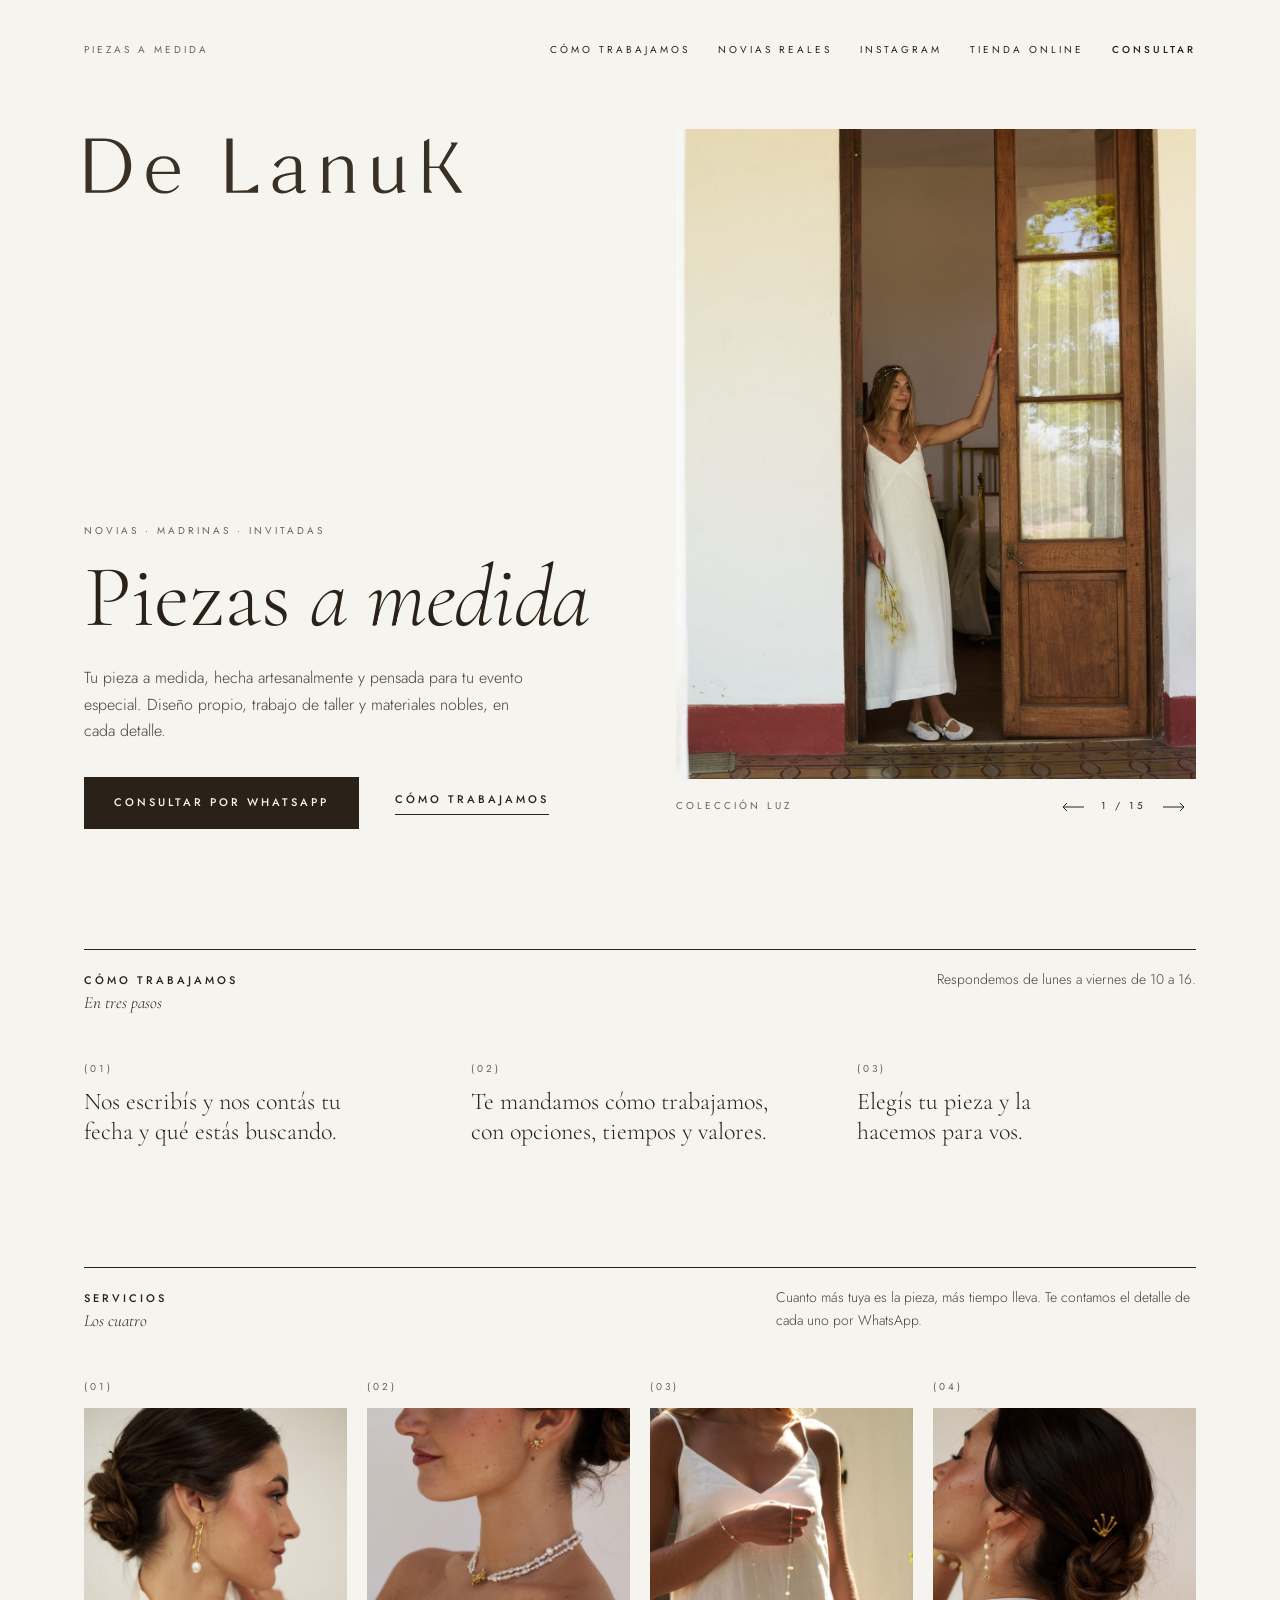
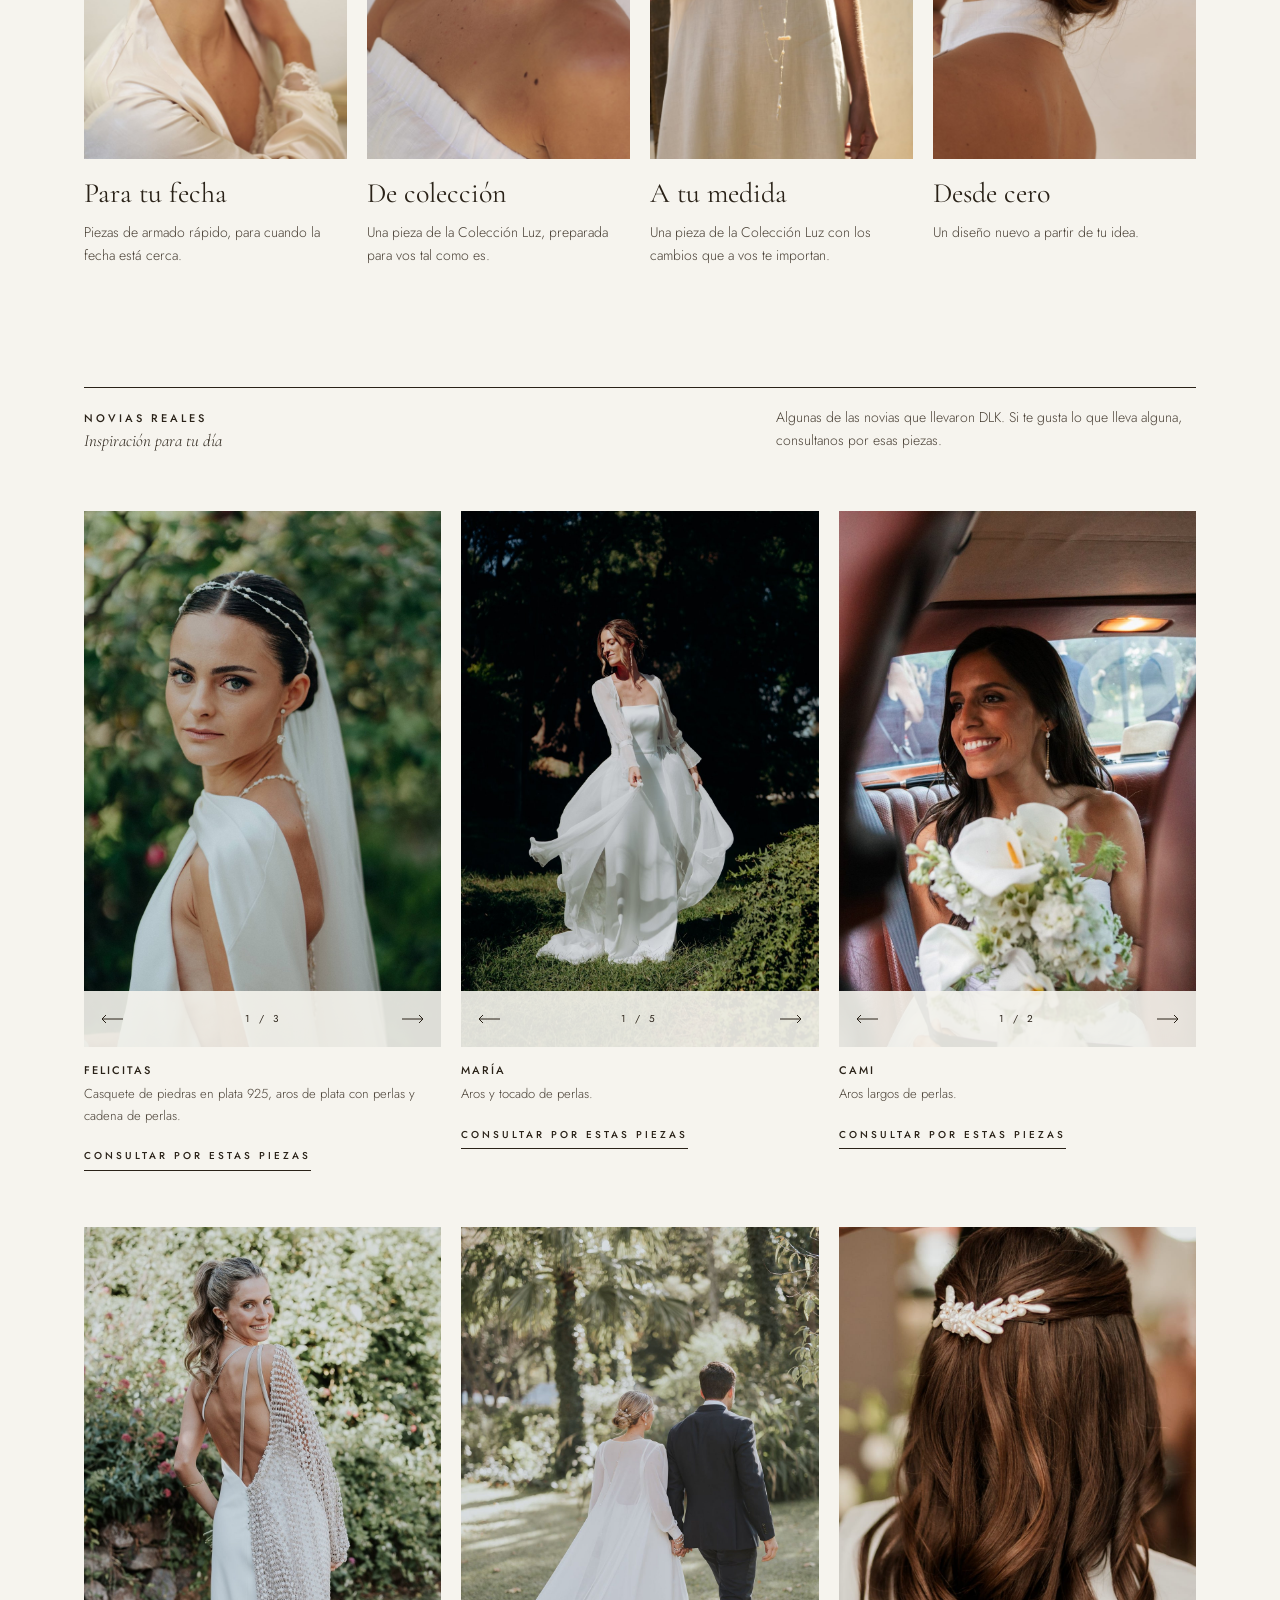
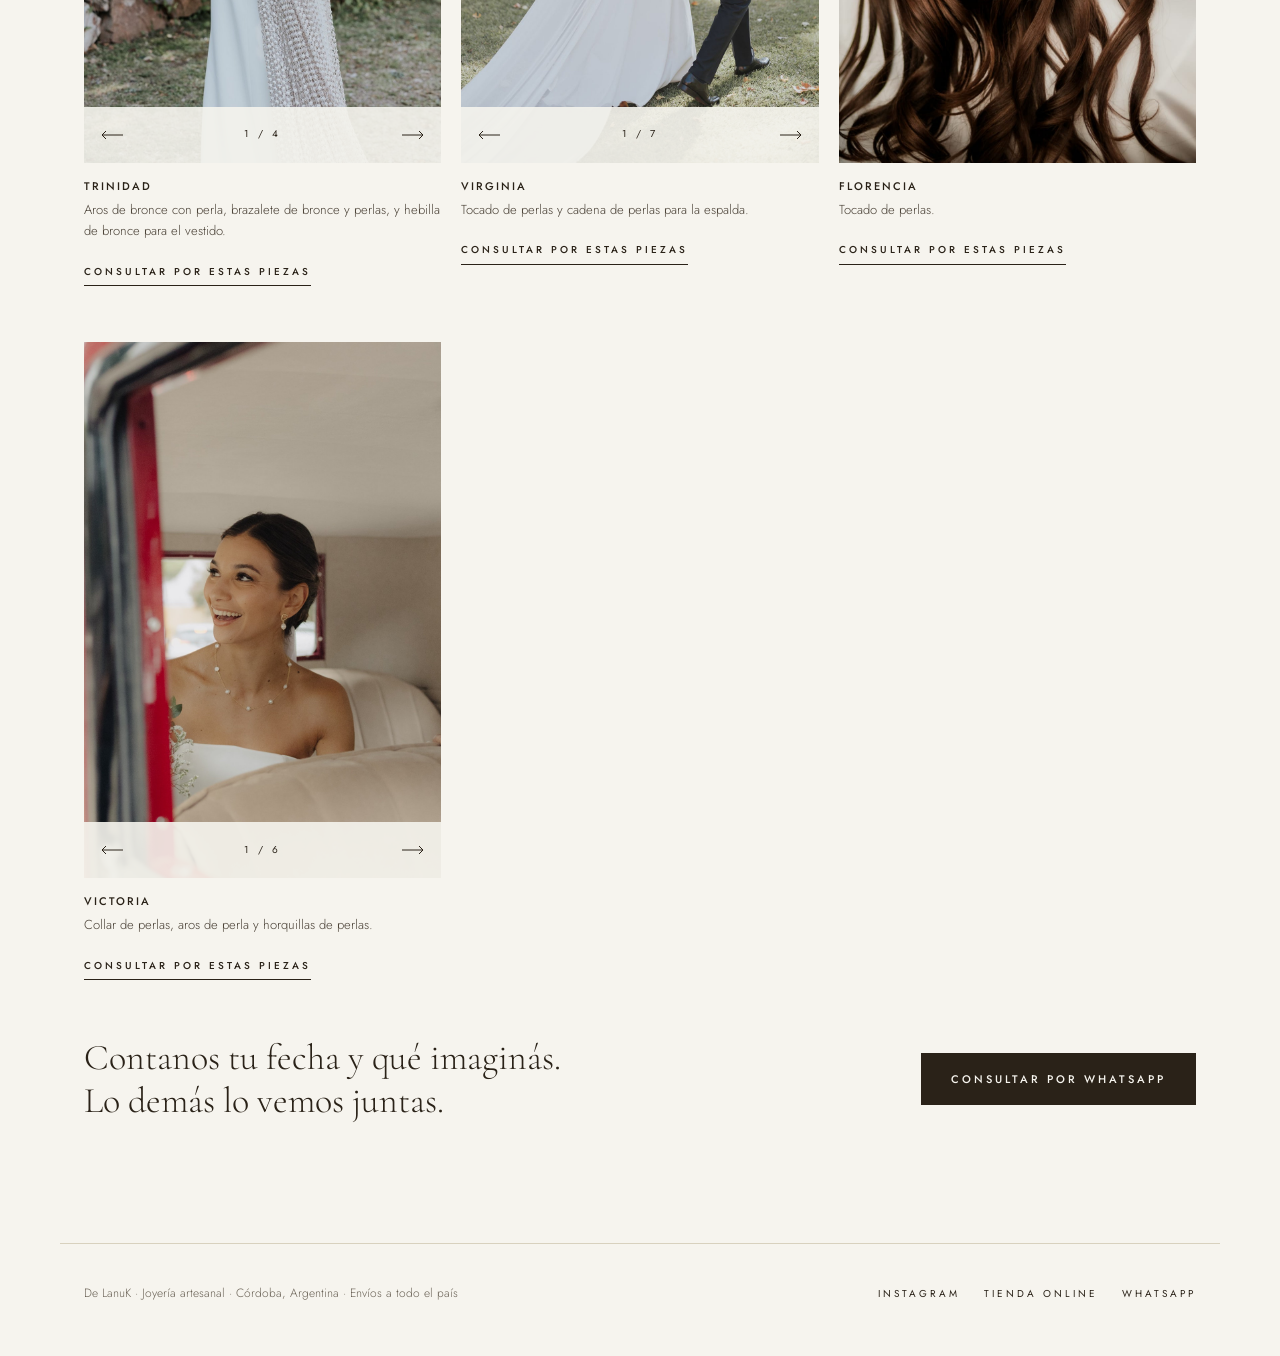
==== commit 178d675b: "Portada: suma la sección Novias reales (las mismas fotos con flechas de la página completa), antes d" ====
--- a/index.html
+++ b/index.html
@@ -80,6 +80,7 @@
 <a href="/" style="display:flex;align-items:center;gap:14px;min-height:44px"><span class="et">Piezas a medida</span></a>
 <nav>
 <a href="#como">Cómo trabajamos</a>
+<a href="#novias">Novias reales</a>
 <a href="https://instagram.com/de.lanuk" target="_blank" rel="noopener">Instagram</a>
 <a href="https://delanuk.com/?utm_source=amedida&amp;utm_medium=referral" target="_blank" rel="noopener">Tienda online</a>
 <a href="https://wa.me/5493518131088?text=Hola%21%20Quiero%20saber%20c%C3%B3mo%20trabajan%20las%20piezas%20a%20medida.%20Mi%20fecha%20es%20el%20(fecha)%20y%20busco%20(pieza)." target="_blank" rel="noopener" style="font-weight:500">Consultar</a>
@@ -127,6 +128,102 @@
 <article data-auto="5650" data-gal="[[{&quot;src&quot;:&quot;portada/constelacion.jpg&quot;,&quot;alt&quot;:&quot;Collar de perlas de dos vueltas con broche dorado&quot;}],[{&quot;src&quot;:&quot;portada/choker.jpg&quot;,&quot;alt&quot;:&quot;Choker con sol dorado y aro con perla&quot;}],[{&quot;src&quot;:&quot;portada/vela.jpg&quot;,&quot;alt&quot;:&quot;Choker de gasa con sol dorado&quot;}]]"><div class="n">(02)</div><div class="mf"><img class="ph" data-slot="0" loading="lazy" src="portada/constelacion.jpg" alt="Collar de perlas de dos vueltas con broche dorado" width="1200" height="1500"></div><h3 class="nom">De colección</h3><p class="d">Una pieza de la Colección Luz, preparada para vos tal como es.</p></article>
 <article data-auto="6300" data-gal="[[{&quot;src&quot;:&quot;portada/rosario.jpg&quot;,&quot;alt&quot;:&quot;Rosario de perlas sobre un vestido blanco&quot;}],[{&quot;src&quot;:&quot;portada/espalda.jpg&quot;,&quot;alt&quot;:&quot;Collar de espalda con perlas&quot;}],[{&quot;src&quot;:&quot;portada/brazalete.jpg&quot;,&quot;alt&quot;:&quot;Peineta, aro largo y brazalete con perlas&quot;}]]"><div class="n">(03)</div><div class="mf"><img class="ph" data-slot="0" loading="lazy" src="portada/rosario.jpg" alt="Rosario de perlas sobre un vestido blanco" width="1200" height="1500"></div><h3 class="nom">A tu medida</h3><p class="d">Una pieza de la Colección Luz con los cambios que a vos te importan.</p></article>
 <article data-auto="6950" data-gal="[[{&quot;src&quot;:&quot;portada/perfil.jpg&quot;,&quot;alt&quot;:&quot;Peineta dorada y aro largo de perlas&quot;}],[{&quot;src&quot;:&quot;portada/aro.jpg&quot;,&quot;alt&quot;:&quot;Aro dorado con perlas&quot;}],[{&quot;src&quot;:&quot;portada/peineta.jpg&quot;,&quot;alt&quot;:&quot;Peineta dorada en un rodete&quot;}]]"><div class="n">(04)</div><div class="mf"><img class="ph" data-slot="0" loading="lazy" src="portada/perfil.jpg" alt="Peineta dorada y aro largo de perlas" width="1200" height="1500"></div><h3 class="nom">Desde cero</h3><p class="d">Un diseño nuevo a partir de tu idea.</p></article>
+</div>
+</section>
+
+<section id="novias" class="w b">
+<div style="display: flex; flex-wrap: wrap; justify-content: space-between; align-items: baseline; gap: 12px 40px; border-top: 1px solid #2A2218; padding-top: 18px;">
+<div><div style="font-size: 11px; letter-spacing: 3px; text-transform: uppercase; font-weight: 500;">Novias reales</div><div style="font-family: 'Cormorant Garamond', Georgia, serif; font-style: italic; font-size: 17px;">Inspiración para tu día</div></div>
+<p style="margin: 0; max-width: 420px; font-size: 14px; color: #4A4136;">Algunas de las novias que llevaron DLK. Si te gusta lo que lleva alguna, consultanos por esas piezas.</p>
+</div>
+<div style="display: grid; grid-template-columns: repeat(auto-fit, minmax(min(300px, 100%), 1fr)); gap: 56px 20px; padding-top: 56px;">
+<article data-gal="[[{&quot;src&quot;:&quot;v-yjnsfsrre/img/50d1624e03439830fd5da1842641b9c9.jpg&quot;,&quot;alt&quot;:&quot;Felicitas con tocado de perlas y aros colgantes, de frente&quot;}],[{&quot;src&quot;:&quot;v-yjnsfsrre/img/dd45a117c1cc79fb08a3c9c32d60df9a.jpg&quot;,&quot;alt&quot;:&quot;Detalle del tocado de perlas, el aro y el collar de Felicitas&quot;}],[{&quot;src&quot;:&quot;v-yjnsfsrre/img/d1908c6492066f89125534eb7f1a9c31.jpg&quot;,&quot;alt&quot;:&quot;Felicitas con su ramo, tocado y aros&quot;}]]" style="display: flex; flex-direction: column; gap: 4px;">
+<div style="position: relative; aspect-ratio: 2 / 3; overflow: hidden; background: #E7E1D0; margin-bottom: 10px;">
+<img class="ph" loading="lazy" data-slot="0" src="v-yjnsfsrre/img/50d1624e03439830fd5da1842641b9c9.jpg" alt="Felicitas con tocado de perlas y aros colgantes, de frente">
+<div style="position: absolute; left: 0; right: 0; bottom: 0; display: flex; align-items: center; justify-content: space-between; padding: 6px; background: rgba(246, 244, 238, 0.9);">
+<button type="button" aria-label="Foto anterior" data-dir="-1" style="width: 44px; height: 44px; border: 0; background: transparent; color: #2A2218; cursor: pointer; display: flex; align-items: center; justify-content: center; padding: 0;"><svg aria-hidden="true" width="22" height="10" viewBox="0 0 22 10" fill="none" stroke="currentColor" stroke-width="1"><path d="M22 5H1M5 1 1 5l4 4"></path></svg></button>
+<span style="font-size: 10px; letter-spacing: 3px; font-weight: 400;" data-cuenta>1 / 3</span>
+<button type="button" aria-label="Foto siguiente" data-dir="1" style="width: 44px; height: 44px; border: 0; background: transparent; color: #2A2218; cursor: pointer; display: flex; align-items: center; justify-content: center; padding: 0;"><svg aria-hidden="true" width="22" height="10" viewBox="0 0 22 10" fill="none" stroke="currentColor" stroke-width="1"><path d="M0 5h21M17 1l4 4-4 4"></path></svg></button>
+</div>
+</div>
+<span style="font-size: 11px; letter-spacing: 2px; text-transform: uppercase; font-weight: 500;">Felicitas</span>
+<span style="font-size: 13px; color: #4A4136;">Casquete de piedras en plata 925, aros de plata con perlas y cadena de perlas.</span>
+<a class="lk" data-ev="novias:Felicitas" href="https://wa.me/5493518131088?text=Hola%21%20Vi%20la%20p%C3%A1gina%20de%20piezas%20a%20medida%20y%20quiero%20consultar%20por%20lo%20que%20lleva%20Felicitas." target="_blank" rel="noopener" style="align-self: flex-start; margin-top: 8px; padding-top: 10px; font-size: 10px; letter-spacing: 3px; text-transform: uppercase; font-weight: 500;">Consultar por estas piezas</a>
+</article>
+<article data-gal="[[{&quot;src&quot;:&quot;v-yjnsfsrre/img/02e7a792dbe206c8460e81ab61145c67.jpg&quot;,&quot;alt&quot;:&quot;María con su vestido y aros de perlas en el jardín&quot;}],[{&quot;src&quot;:&quot;v-yjnsfsrre/img/509bce42e76e94851f7580136cbeff97.jpg&quot;,&quot;alt&quot;:&quot;María de perfil con aros largos de perlas&quot;}],[{&quot;src&quot;:&quot;v-yjnsfsrre/img/c565a1e24c5c88a5b42a4e141ad48900.jpg&quot;,&quot;alt&quot;:&quot;María con su pareja, aros de perlas&quot;}],[{&quot;src&quot;:&quot;v-yjnsfsrre/img/a828c964abadbdffb2ed6006f61726cc.jpg&quot;,&quot;alt&quot;:&quot;María de espaldas, tocado y aros de perlas&quot;}],[{&quot;src&quot;:&quot;v-yjnsfsrre/img/9429d1440b9116766ffdcfb69b676db6.jpg&quot;,&quot;alt&quot;:&quot;Detalle del aro largo de perlas y el tocado de María&quot;}]]" style="display: flex; flex-direction: column; gap: 4px;">
+<div style="position: relative; aspect-ratio: 2 / 3; overflow: hidden; background: #E7E1D0; margin-bottom: 10px;">
+<img class="ph" loading="lazy" data-slot="0" src="v-yjnsfsrre/img/02e7a792dbe206c8460e81ab61145c67.jpg" alt="María con su vestido y aros de perlas en el jardín">
+<div style="position: absolute; left: 0; right: 0; bottom: 0; display: flex; align-items: center; justify-content: space-between; padding: 6px; background: rgba(246, 244, 238, 0.9);">
+<button type="button" aria-label="Foto anterior" data-dir="-1" style="width: 44px; height: 44px; border: 0; background: transparent; color: #2A2218; cursor: pointer; display: flex; align-items: center; justify-content: center; padding: 0;"><svg aria-hidden="true" width="22" height="10" viewBox="0 0 22 10" fill="none" stroke="currentColor" stroke-width="1"><path d="M22 5H1M5 1 1 5l4 4"></path></svg></button>
+<span style="font-size: 10px; letter-spacing: 3px; font-weight: 400;" data-cuenta>1 / 5</span>
+<button type="button" aria-label="Foto siguiente" data-dir="1" style="width: 44px; height: 44px; border: 0; background: transparent; color: #2A2218; cursor: pointer; display: flex; align-items: center; justify-content: center; padding: 0;"><svg aria-hidden="true" width="22" height="10" viewBox="0 0 22 10" fill="none" stroke="currentColor" stroke-width="1"><path d="M0 5h21M17 1l4 4-4 4"></path></svg></button>
+</div>
+</div>
+<span style="font-size: 11px; letter-spacing: 2px; text-transform: uppercase; font-weight: 500;">María</span>
+<span style="font-size: 13px; color: #4A4136;">Aros y tocado de perlas.</span>
+<a class="lk" data-ev="novias:María" href="https://wa.me/5493518131088?text=Hola%21%20Vi%20la%20p%C3%A1gina%20de%20piezas%20a%20medida%20y%20quiero%20consultar%20por%20lo%20que%20lleva%20Mar%C3%ADa." target="_blank" rel="noopener" style="align-self: flex-start; margin-top: 8px; padding-top: 10px; font-size: 10px; letter-spacing: 3px; text-transform: uppercase; font-weight: 500;">Consultar por estas piezas</a>
+</article>
+<article data-gal="[[{&quot;src&quot;:&quot;v-yjnsfsrre/img/60256207f91e9f7d44fbdf64578617fd.jpg&quot;,&quot;alt&quot;:&quot;Cami en el auto con su ramo y aros largos de perla&quot;}],[{&quot;src&quot;:&quot;v-yjnsfsrre/img/bcda7e6680bacf28cdcef5acff3d076c.jpg&quot;,&quot;alt&quot;:&quot;Cami con su ramo y aros largos de perla en el jardín&quot;}]]" style="display: flex; flex-direction: column; gap: 4px;">
+<div style="position: relative; aspect-ratio: 2 / 3; overflow: hidden; background: #E7E1D0; margin-bottom: 10px;">
+<img class="ph" loading="lazy" data-slot="0" src="v-yjnsfsrre/img/60256207f91e9f7d44fbdf64578617fd.jpg" alt="Cami en el auto con su ramo y aros largos de perla">
+<div style="position: absolute; left: 0; right: 0; bottom: 0; display: flex; align-items: center; justify-content: space-between; padding: 6px; background: rgba(246, 244, 238, 0.9);">
+<button type="button" aria-label="Foto anterior" data-dir="-1" style="width: 44px; height: 44px; border: 0; background: transparent; color: #2A2218; cursor: pointer; display: flex; align-items: center; justify-content: center; padding: 0;"><svg aria-hidden="true" width="22" height="10" viewBox="0 0 22 10" fill="none" stroke="currentColor" stroke-width="1"><path d="M22 5H1M5 1 1 5l4 4"></path></svg></button>
+<span style="font-size: 10px; letter-spacing: 3px; font-weight: 400;" data-cuenta>1 / 2</span>
+<button type="button" aria-label="Foto siguiente" data-dir="1" style="width: 44px; height: 44px; border: 0; background: transparent; color: #2A2218; cursor: pointer; display: flex; align-items: center; justify-content: center; padding: 0;"><svg aria-hidden="true" width="22" height="10" viewBox="0 0 22 10" fill="none" stroke="currentColor" stroke-width="1"><path d="M0 5h21M17 1l4 4-4 4"></path></svg></button>
+</div>
+</div>
+<span style="font-size: 11px; letter-spacing: 2px; text-transform: uppercase; font-weight: 500;">Cami</span>
+<span style="font-size: 13px; color: #4A4136;">Aros largos de perlas.</span>
+<a class="lk" data-ev="novias:Cami" href="https://wa.me/5493518131088?text=Hola%21%20Vi%20la%20p%C3%A1gina%20de%20piezas%20a%20medida%20y%20quiero%20consultar%20por%20lo%20que%20lleva%20Cami." target="_blank" rel="noopener" style="align-self: flex-start; margin-top: 8px; padding-top: 10px; font-size: 10px; letter-spacing: 3px; text-transform: uppercase; font-weight: 500;">Consultar por estas piezas</a>
+</article>
+<article data-gal="[[{&quot;src&quot;:&quot;v-yjnsfsrre/img/8e6d184056bfff4b5899a686877cfe42.jpg&quot;,&quot;alt&quot;:&quot;Trinidad de espaldas con brazalete y aros de bronce y perla&quot;}],[{&quot;src&quot;:&quot;v-yjnsfsrre/img/e261fc2ba79d105903025dbe28585cc6.jpg&quot;,&quot;alt&quot;:&quot;Detalle del brazalete de bronce con perlas de Trinidad&quot;}],[{&quot;src&quot;:&quot;v-yjnsfsrre/img/438ca8074f71c586537f70c3f04f60db.jpg&quot;,&quot;alt&quot;:&quot;Trinidad con su ramo, hebilla de bronce en el vestido&quot;}],[{&quot;src&quot;:&quot;v-yjnsfsrre/img/7e0168945385834870bf4b5e97d4e8d6.jpg&quot;,&quot;alt&quot;:&quot;Detalle del aro de bronce con perla de Trinidad&quot;}]]" style="display: flex; flex-direction: column; gap: 4px;">
+<div style="position: relative; aspect-ratio: 2 / 3; overflow: hidden; background: #E7E1D0; margin-bottom: 10px;">
+<img class="ph" loading="lazy" data-slot="0" src="v-yjnsfsrre/img/8e6d184056bfff4b5899a686877cfe42.jpg" alt="Trinidad de espaldas con brazalete y aros de bronce y perla">
+<div style="position: absolute; left: 0; right: 0; bottom: 0; display: flex; align-items: center; justify-content: space-between; padding: 6px; background: rgba(246, 244, 238, 0.9);">
+<button type="button" aria-label="Foto anterior" data-dir="-1" style="width: 44px; height: 44px; border: 0; background: transparent; color: #2A2218; cursor: pointer; display: flex; align-items: center; justify-content: center; padding: 0;"><svg aria-hidden="true" width="22" height="10" viewBox="0 0 22 10" fill="none" stroke="currentColor" stroke-width="1"><path d="M22 5H1M5 1 1 5l4 4"></path></svg></button>
+<span style="font-size: 10px; letter-spacing: 3px; font-weight: 400;" data-cuenta>1 / 4</span>
+<button type="button" aria-label="Foto siguiente" data-dir="1" style="width: 44px; height: 44px; border: 0; background: transparent; color: #2A2218; cursor: pointer; display: flex; align-items: center; justify-content: center; padding: 0;"><svg aria-hidden="true" width="22" height="10" viewBox="0 0 22 10" fill="none" stroke="currentColor" stroke-width="1"><path d="M0 5h21M17 1l4 4-4 4"></path></svg></button>
+</div>
+</div>
+<span style="font-size: 11px; letter-spacing: 2px; text-transform: uppercase; font-weight: 500;">Trinidad</span>
+<span style="font-size: 13px; color: #4A4136;">Aros de bronce con perla, brazalete de bronce y perlas, y hebilla de bronce para el vestido.</span>
+<a class="lk" data-ev="novias:Trinidad" href="https://wa.me/5493518131088?text=Hola%21%20Vi%20la%20p%C3%A1gina%20de%20piezas%20a%20medida%20y%20quiero%20consultar%20por%20lo%20que%20lleva%20Trinidad." target="_blank" rel="noopener" style="align-self: flex-start; margin-top: 8px; padding-top: 10px; font-size: 10px; letter-spacing: 3px; text-transform: uppercase; font-weight: 500;">Consultar por estas piezas</a>
+</article>
+<article data-gal="[[{&quot;src&quot;:&quot;v-yjnsfsrre/img/9bece7d11c4d2af45fc5ae53302467ce.jpg&quot;,&quot;alt&quot;:&quot;Virginia con su ramo, tocado y aros de perlas&quot;}],[{&quot;src&quot;:&quot;v-yjnsfsrre/img/ee4e423363e096152c6e0ae35766f216.jpg&quot;,&quot;alt&quot;:&quot;Virginia sentada en el jardín con su ramo&quot;}],[{&quot;src&quot;:&quot;v-yjnsfsrre/img/8b2e708b1d2bc75339ce3546a185d898.jpg&quot;,&quot;alt&quot;:&quot;Virginia con su vestido y pulseras de perlas&quot;}],[{&quot;src&quot;:&quot;v-yjnsfsrre/img/59916332f20924e5c218244bb27863a2.jpg&quot;,&quot;alt&quot;:&quot;Virginia de espaldas con la cadena de perlas&quot;}],[{&quot;src&quot;:&quot;v-yjnsfsrre/img/8855b22e375cec0adc00c94230e01f35.jpg&quot;,&quot;alt&quot;:&quot;Virginia y su pareja caminando por el jardín&quot;}],[{&quot;src&quot;:&quot;v-yjnsfsrre/img/5ca3bc017e2b052c2970acccfbdadc23.jpg&quot;,&quot;alt&quot;:&quot;Virginia con su ramo, tocado de perlas&quot;}],[{&quot;src&quot;:&quot;v-yjnsfsrre/img/12581d6db9537a48618083c46b062ea7.jpg&quot;,&quot;alt&quot;:&quot;Virginia abrazada, tocado de perlas en el recogido&quot;}]]" style="display: flex; flex-direction: column; gap: 4px;">
+<div style="position: relative; aspect-ratio: 2 / 3; overflow: hidden; background: #E7E1D0; margin-bottom: 10px;">
+<img class="ph" loading="lazy" data-slot="0" src="v-yjnsfsrre/img/9bece7d11c4d2af45fc5ae53302467ce.jpg" alt="Virginia con su ramo, tocado y aros de perlas">
+<div style="position: absolute; left: 0; right: 0; bottom: 0; display: flex; align-items: center; justify-content: space-between; padding: 6px; background: rgba(246, 244, 238, 0.9);">
+<button type="button" aria-label="Foto anterior" data-dir="-1" style="width: 44px; height: 44px; border: 0; background: transparent; color: #2A2218; cursor: pointer; display: flex; align-items: center; justify-content: center; padding: 0;"><svg aria-hidden="true" width="22" height="10" viewBox="0 0 22 10" fill="none" stroke="currentColor" stroke-width="1"><path d="M22 5H1M5 1 1 5l4 4"></path></svg></button>
+<span style="font-size: 10px; letter-spacing: 3px; font-weight: 400;" data-cuenta>1 / 7</span>
+<button type="button" aria-label="Foto siguiente" data-dir="1" style="width: 44px; height: 44px; border: 0; background: transparent; color: #2A2218; cursor: pointer; display: flex; align-items: center; justify-content: center; padding: 0;"><svg aria-hidden="true" width="22" height="10" viewBox="0 0 22 10" fill="none" stroke="currentColor" stroke-width="1"><path d="M0 5h21M17 1l4 4-4 4"></path></svg></button>
+</div>
+</div>
+<span style="font-size: 11px; letter-spacing: 2px; text-transform: uppercase; font-weight: 500;">Virginia</span>
+<span style="font-size: 13px; color: #4A4136;">Tocado de perlas y cadena de perlas para la espalda.</span>
+<a class="lk" data-ev="novias:Virginia" href="https://wa.me/5493518131088?text=Hola%21%20Vi%20la%20p%C3%A1gina%20de%20piezas%20a%20medida%20y%20quiero%20consultar%20por%20lo%20que%20lleva%20Virginia." target="_blank" rel="noopener" style="align-self: flex-start; margin-top: 8px; padding-top: 10px; font-size: 10px; letter-spacing: 3px; text-transform: uppercase; font-weight: 500;">Consultar por estas piezas</a>
+</article>
+<article data-gal="[[{&quot;src&quot;:&quot;v-yjnsfsrre/img/515bd78f066a98ae733aae916eae97eb.jpg&quot;,&quot;alt&quot;:&quot;Tocado de perlas en el pelo suelto de Florencia&quot;}]]" style="display: flex; flex-direction: column; gap: 4px;">
+<div style="position: relative; aspect-ratio: 2 / 3; overflow: hidden; background: #E7E1D0; margin-bottom: 10px;">
+<img class="ph" loading="lazy" data-slot="0" src="v-yjnsfsrre/img/515bd78f066a98ae733aae916eae97eb.jpg" alt="Tocado de perlas en el pelo suelto de Florencia">
+
+</div>
+<span style="font-size: 11px; letter-spacing: 2px; text-transform: uppercase; font-weight: 500;">Florencia</span>
+<span style="font-size: 13px; color: #4A4136;">Tocado de perlas.</span>
+<a class="lk" data-ev="novias:Florencia" href="https://wa.me/5493518131088?text=Hola%21%20Vi%20la%20p%C3%A1gina%20de%20piezas%20a%20medida%20y%20quiero%20consultar%20por%20lo%20que%20lleva%20Florencia." target="_blank" rel="noopener" style="align-self: flex-start; margin-top: 8px; padding-top: 10px; font-size: 10px; letter-spacing: 3px; text-transform: uppercase; font-weight: 500;">Consultar por estas piezas</a>
+</article>
+<article data-gal="[[{&quot;src&quot;:&quot;v-yjnsfsrre/img/600e7440c09da66f8d4bff91c2683be9.jpg&quot;,&quot;alt&quot;:&quot;Victoria en el auto con collar y aros de perla&quot;}],[{&quot;src&quot;:&quot;v-yjnsfsrre/img/abbea8edbc1458b09dbd70443282a4a8.jpg&quot;,&quot;alt&quot;:&quot;Detalle del collar de perlas de Victoria&quot;}],[{&quot;src&quot;:&quot;v-yjnsfsrre/img/a05df1333c1b6b814b5aeca9fdd90c8a.jpg&quot;,&quot;alt&quot;:&quot;Victoria de perfil con horquillas de perlas y aro de perla&quot;}],[{&quot;src&quot;:&quot;v-yjnsfsrre/img/57687bc13361f9ff908b50380df7ce5f.jpg&quot;,&quot;alt&quot;:&quot;Victoria de espaldas con su ramo&quot;}],[{&quot;src&quot;:&quot;v-yjnsfsrre/img/1ece7d456855e3308eec3846e28323c8.jpg&quot;,&quot;alt&quot;:&quot;Detalle del aro de perla de Victoria&quot;}],[{&quot;src&quot;:&quot;v-yjnsfsrre/img/7608a9de2bfe7a29539bdffeca4cb81a.jpg&quot;,&quot;alt&quot;:&quot;Victoria en la ceremonia, horquillas de perlas en el recogido&quot;}]]" style="display: flex; flex-direction: column; gap: 4px;">
+<div style="position: relative; aspect-ratio: 2 / 3; overflow: hidden; background: #E7E1D0; margin-bottom: 10px;">
+<img class="ph" loading="lazy" data-slot="0" src="v-yjnsfsrre/img/600e7440c09da66f8d4bff91c2683be9.jpg" alt="Victoria en el auto con collar y aros de perla">
+<div style="position: absolute; left: 0; right: 0; bottom: 0; display: flex; align-items: center; justify-content: space-between; padding: 6px; background: rgba(246, 244, 238, 0.9);">
+<button type="button" aria-label="Foto anterior" data-dir="-1" style="width: 44px; height: 44px; border: 0; background: transparent; color: #2A2218; cursor: pointer; display: flex; align-items: center; justify-content: center; padding: 0;"><svg aria-hidden="true" width="22" height="10" viewBox="0 0 22 10" fill="none" stroke="currentColor" stroke-width="1"><path d="M22 5H1M5 1 1 5l4 4"></path></svg></button>
+<span style="font-size: 10px; letter-spacing: 3px; font-weight: 400;" data-cuenta>1 / 6</span>
+<button type="button" aria-label="Foto siguiente" data-dir="1" style="width: 44px; height: 44px; border: 0; background: transparent; color: #2A2218; cursor: pointer; display: flex; align-items: center; justify-content: center; padding: 0;"><svg aria-hidden="true" width="22" height="10" viewBox="0 0 22 10" fill="none" stroke="currentColor" stroke-width="1"><path d="M0 5h21M17 1l4 4-4 4"></path></svg></button>
+</div>
+</div>
+<span style="font-size: 11px; letter-spacing: 2px; text-transform: uppercase; font-weight: 500;">Victoria</span>
+<span style="font-size: 13px; color: #4A4136;">Collar de perlas, aros de perla y horquillas de perlas.</span>
+<a class="lk" data-ev="novias:Victoria" href="https://wa.me/5493518131088?text=Hola%21%20Vi%20la%20p%C3%A1gina%20de%20piezas%20a%20medida%20y%20quiero%20consultar%20por%20lo%20que%20lleva%20Victoria." target="_blank" rel="noopener" style="align-self: flex-start; margin-top: 8px; padding-top: 10px; font-size: 10px; letter-spacing: 3px; text-transform: uppercase; font-weight: 500;">Consultar por estas piezas</a>
+</article>
 </div>
 <div class="cierre">
 <p>Contanos tu fecha y qué imaginás. Lo demás lo vemos juntas.</p>
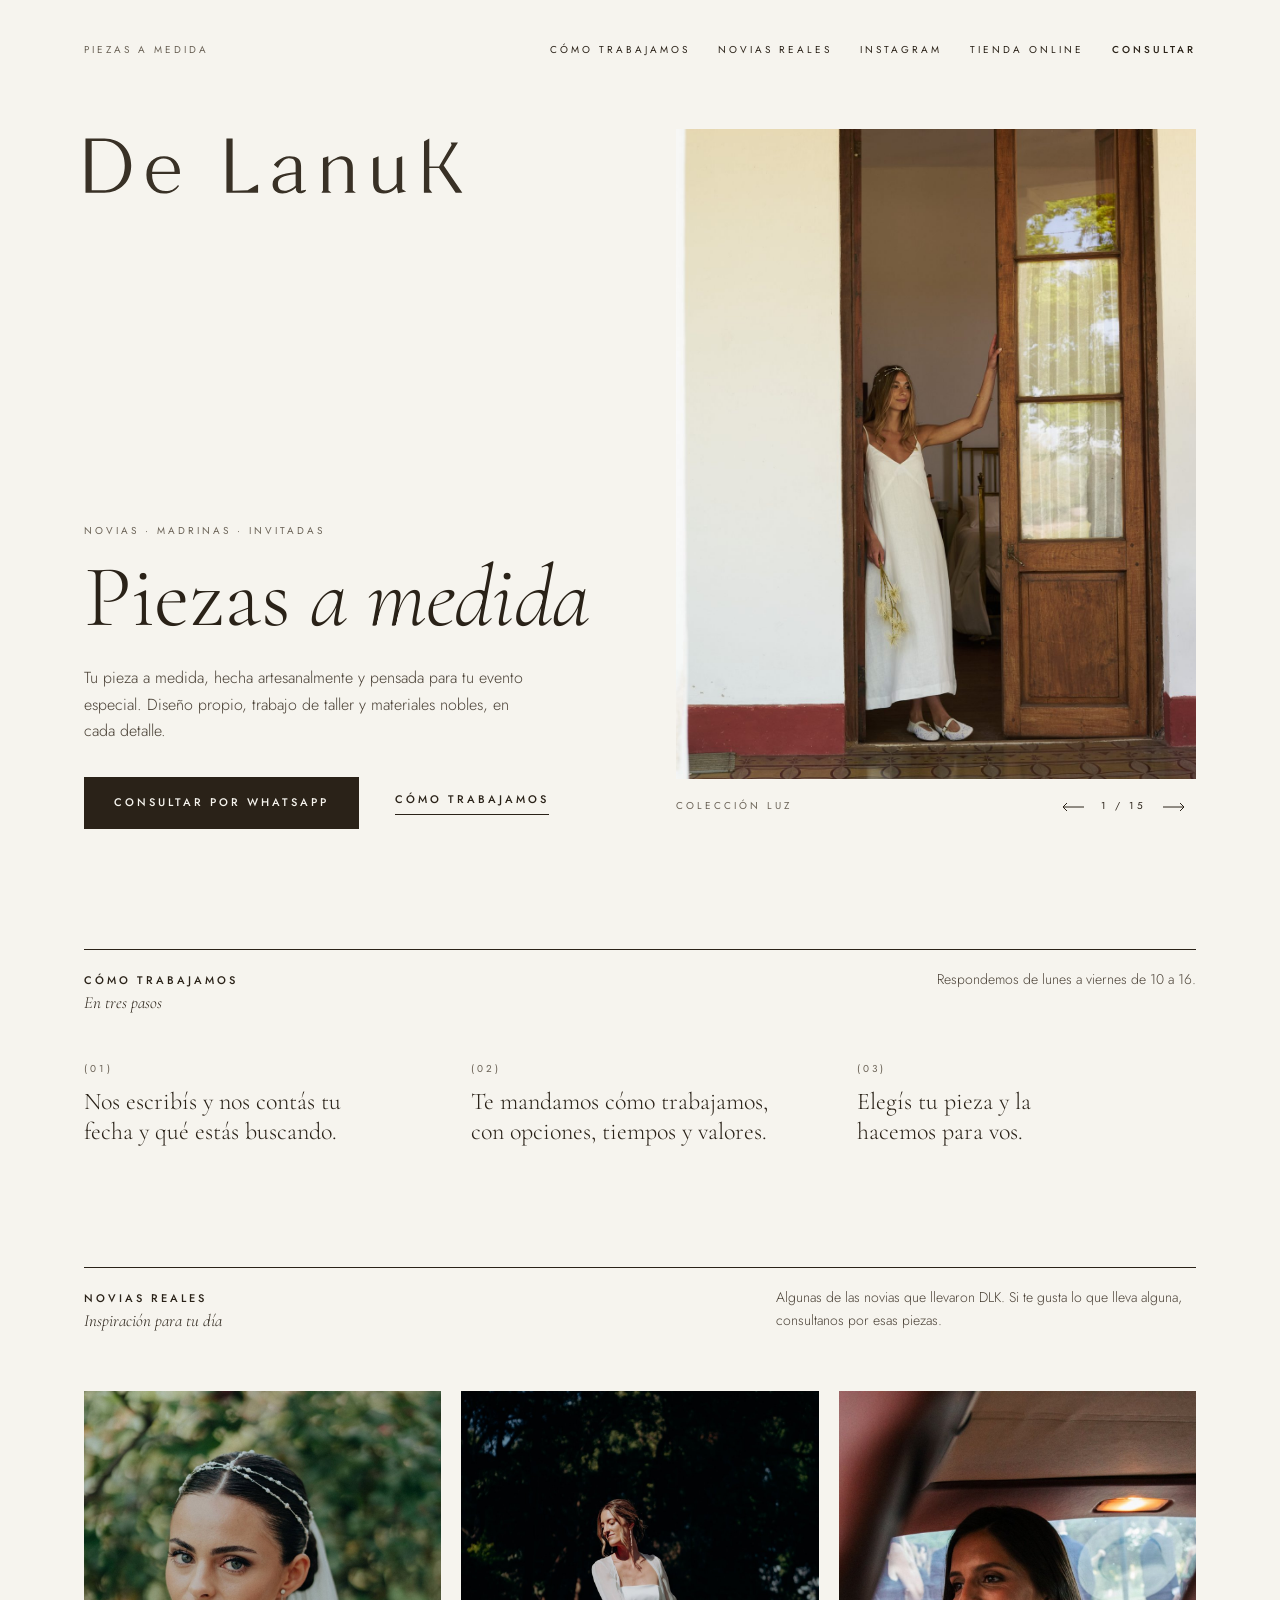
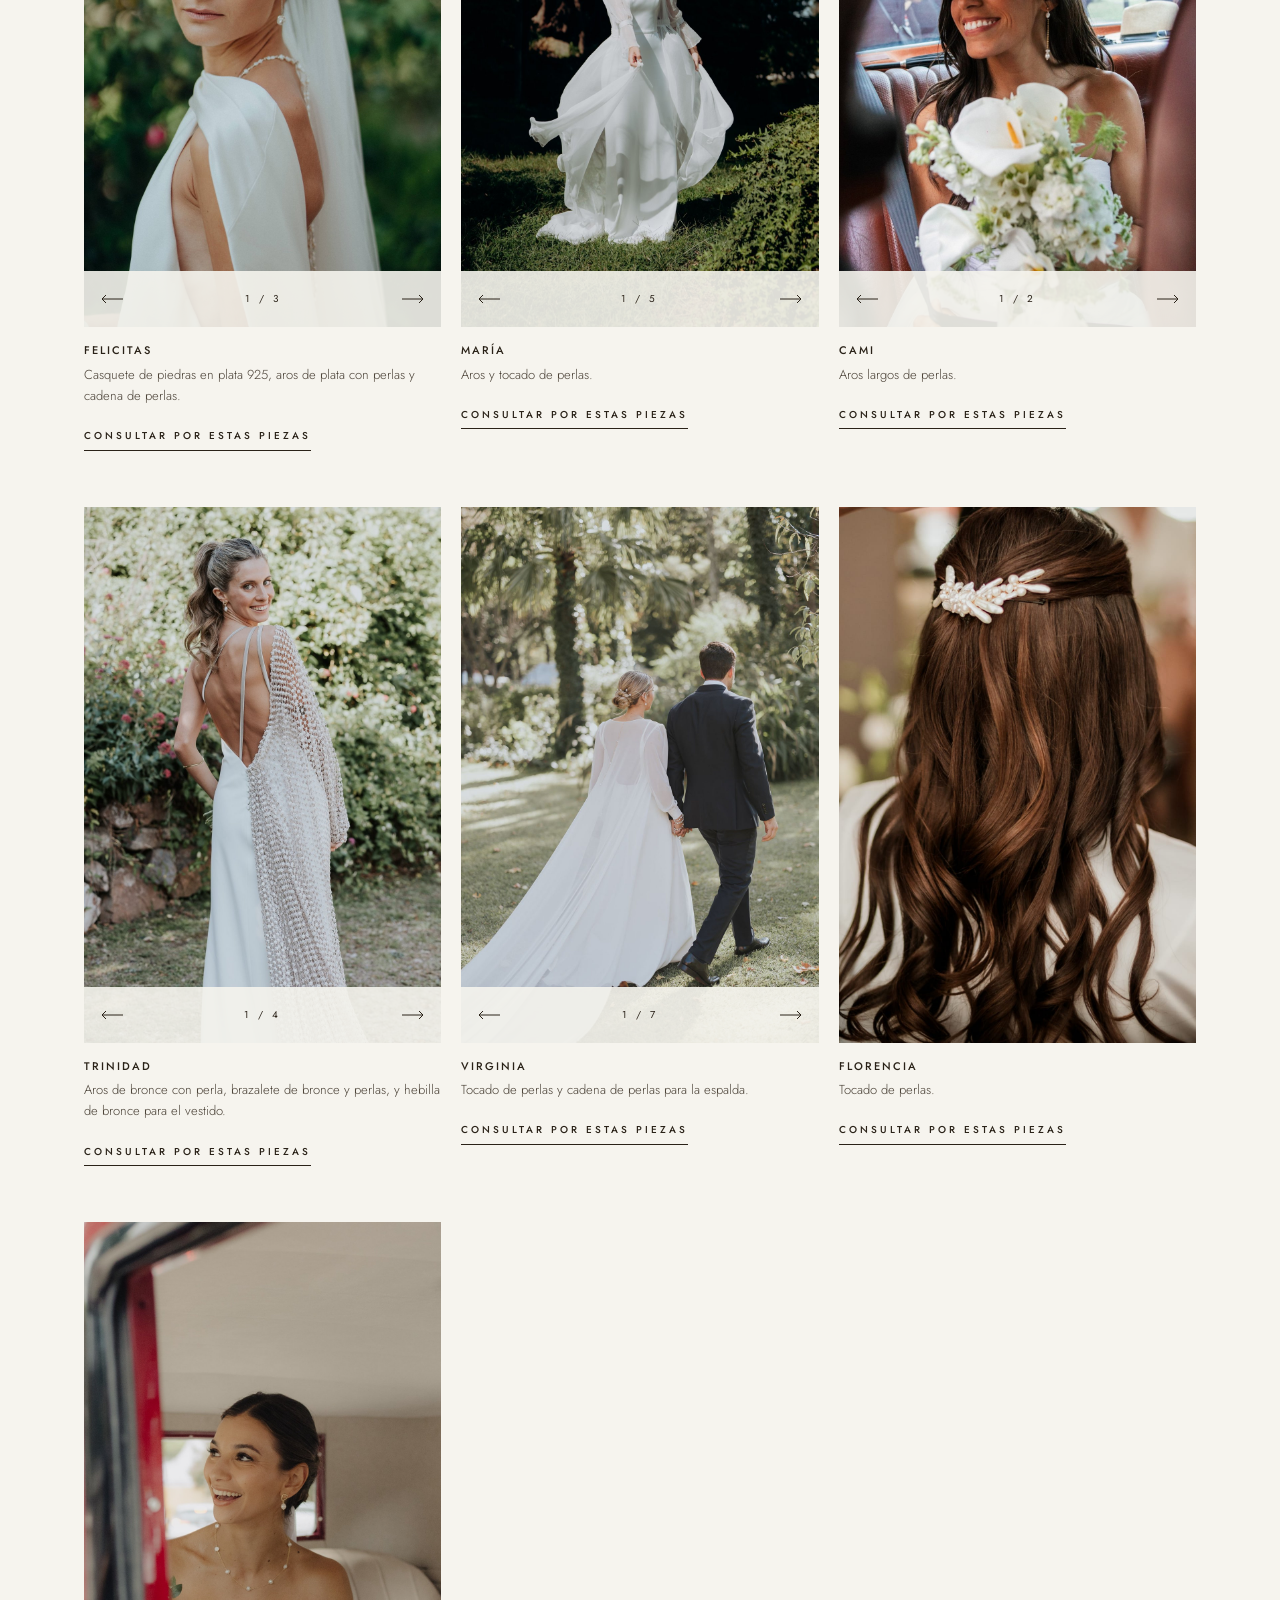
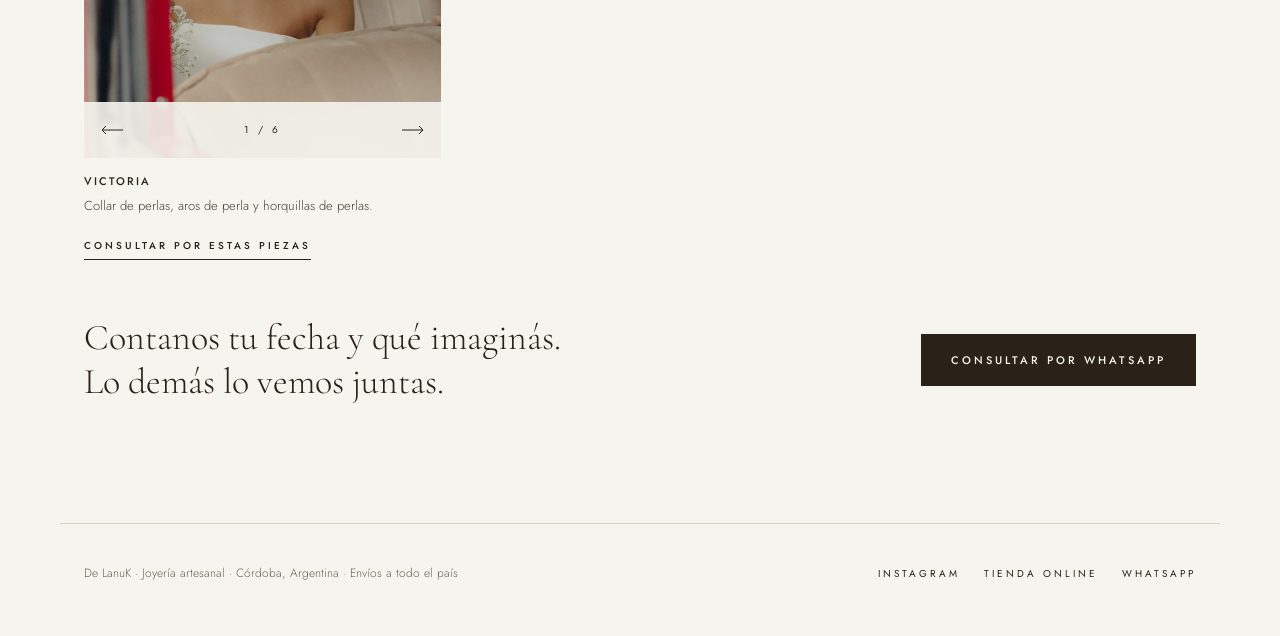
==== commit 7d4cf386: "Portada: se sacan los cuatro servicios (el detalle se da por WhatsApp); queda portada, cómo trabajam" ====
--- a/index.html
+++ b/index.html
@@ -121,16 +121,6 @@
 </div>
 </section>
 
-<section id="servicios" class="w b">
-<div class="cab"><div><div class="t">Servicios</div><div class="s">Los cuatro</div></div><p>Cuanto más tuya es la pieza, más tiempo lleva. Te contamos el detalle de cada uno por WhatsApp.</p></div>
-<div class="serv">
-<article data-auto="5000" data-gal="[[{&quot;src&quot;:&quot;portada/estela.jpg&quot;,&quot;alt&quot;:&quot;Aro dorado con perla, de perfil&quot;}],[{&quot;src&quot;:&quot;portada/pulsera.jpg&quot;,&quot;alt&quot;:&quot;Pulsera de perlas con cruz y una cala&quot;}],[{&quot;src&quot;:&quot;portada/aros.jpg&quot;,&quot;alt&quot;:&quot;Aros dorados con perlas&quot;}]]"><div class="n">(01)</div><div class="mf"><img class="ph" data-slot="0" loading="lazy" src="portada/estela.jpg" alt="Aro dorado con perla, de perfil" width="1200" height="1500"></div><h3 class="nom">Para tu fecha</h3><p class="d">Piezas de armado rápido, para cuando la fecha está cerca.</p></article>
-<article data-auto="5650" data-gal="[[{&quot;src&quot;:&quot;portada/constelacion.jpg&quot;,&quot;alt&quot;:&quot;Collar de perlas de dos vueltas con broche dorado&quot;}],[{&quot;src&quot;:&quot;portada/choker.jpg&quot;,&quot;alt&quot;:&quot;Choker con sol dorado y aro con perla&quot;}],[{&quot;src&quot;:&quot;portada/vela.jpg&quot;,&quot;alt&quot;:&quot;Choker de gasa con sol dorado&quot;}]]"><div class="n">(02)</div><div class="mf"><img class="ph" data-slot="0" loading="lazy" src="portada/constelacion.jpg" alt="Collar de perlas de dos vueltas con broche dorado" width="1200" height="1500"></div><h3 class="nom">De colección</h3><p class="d">Una pieza de la Colección Luz, preparada para vos tal como es.</p></article>
-<article data-auto="6300" data-gal="[[{&quot;src&quot;:&quot;portada/rosario.jpg&quot;,&quot;alt&quot;:&quot;Rosario de perlas sobre un vestido blanco&quot;}],[{&quot;src&quot;:&quot;portada/espalda.jpg&quot;,&quot;alt&quot;:&quot;Collar de espalda con perlas&quot;}],[{&quot;src&quot;:&quot;portada/brazalete.jpg&quot;,&quot;alt&quot;:&quot;Peineta, aro largo y brazalete con perlas&quot;}]]"><div class="n">(03)</div><div class="mf"><img class="ph" data-slot="0" loading="lazy" src="portada/rosario.jpg" alt="Rosario de perlas sobre un vestido blanco" width="1200" height="1500"></div><h3 class="nom">A tu medida</h3><p class="d">Una pieza de la Colección Luz con los cambios que a vos te importan.</p></article>
-<article data-auto="6950" data-gal="[[{&quot;src&quot;:&quot;portada/perfil.jpg&quot;,&quot;alt&quot;:&quot;Peineta dorada y aro largo de perlas&quot;}],[{&quot;src&quot;:&quot;portada/aro.jpg&quot;,&quot;alt&quot;:&quot;Aro dorado con perlas&quot;}],[{&quot;src&quot;:&quot;portada/peineta.jpg&quot;,&quot;alt&quot;:&quot;Peineta dorada en un rodete&quot;}]]"><div class="n">(04)</div><div class="mf"><img class="ph" data-slot="0" loading="lazy" src="portada/perfil.jpg" alt="Peineta dorada y aro largo de perlas" width="1200" height="1500"></div><h3 class="nom">Desde cero</h3><p class="d">Un diseño nuevo a partir de tu idea.</p></article>
-</div>
-</section>
-
 <section id="novias" class="w b">
 <div style="display: flex; flex-wrap: wrap; justify-content: space-between; align-items: baseline; gap: 12px 40px; border-top: 1px solid #2A2218; padding-top: 18px;">
 <div><div style="font-size: 11px; letter-spacing: 3px; text-transform: uppercase; font-weight: 500;">Novias reales</div><div style="font-family: 'Cormorant Garamond', Georgia, serif; font-style: italic; font-size: 17px;">Inspiración para tu día</div></div>
